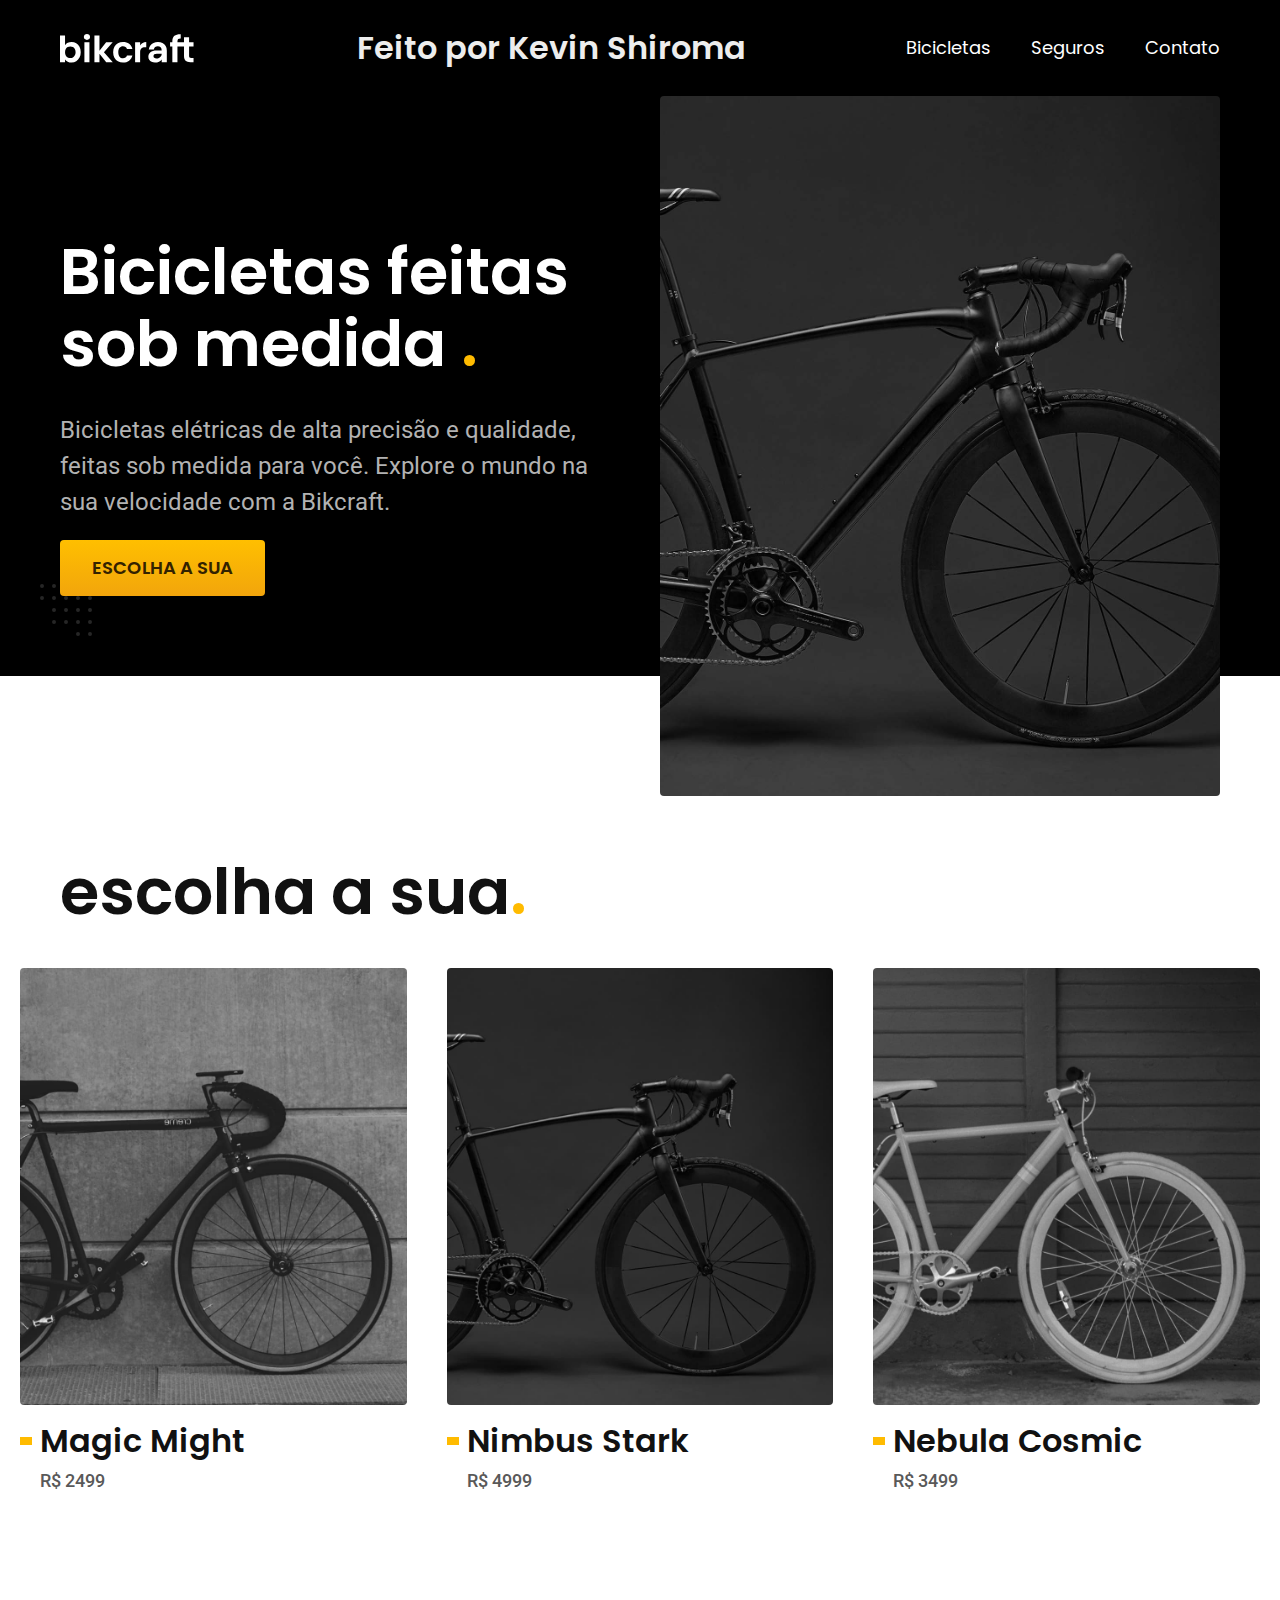
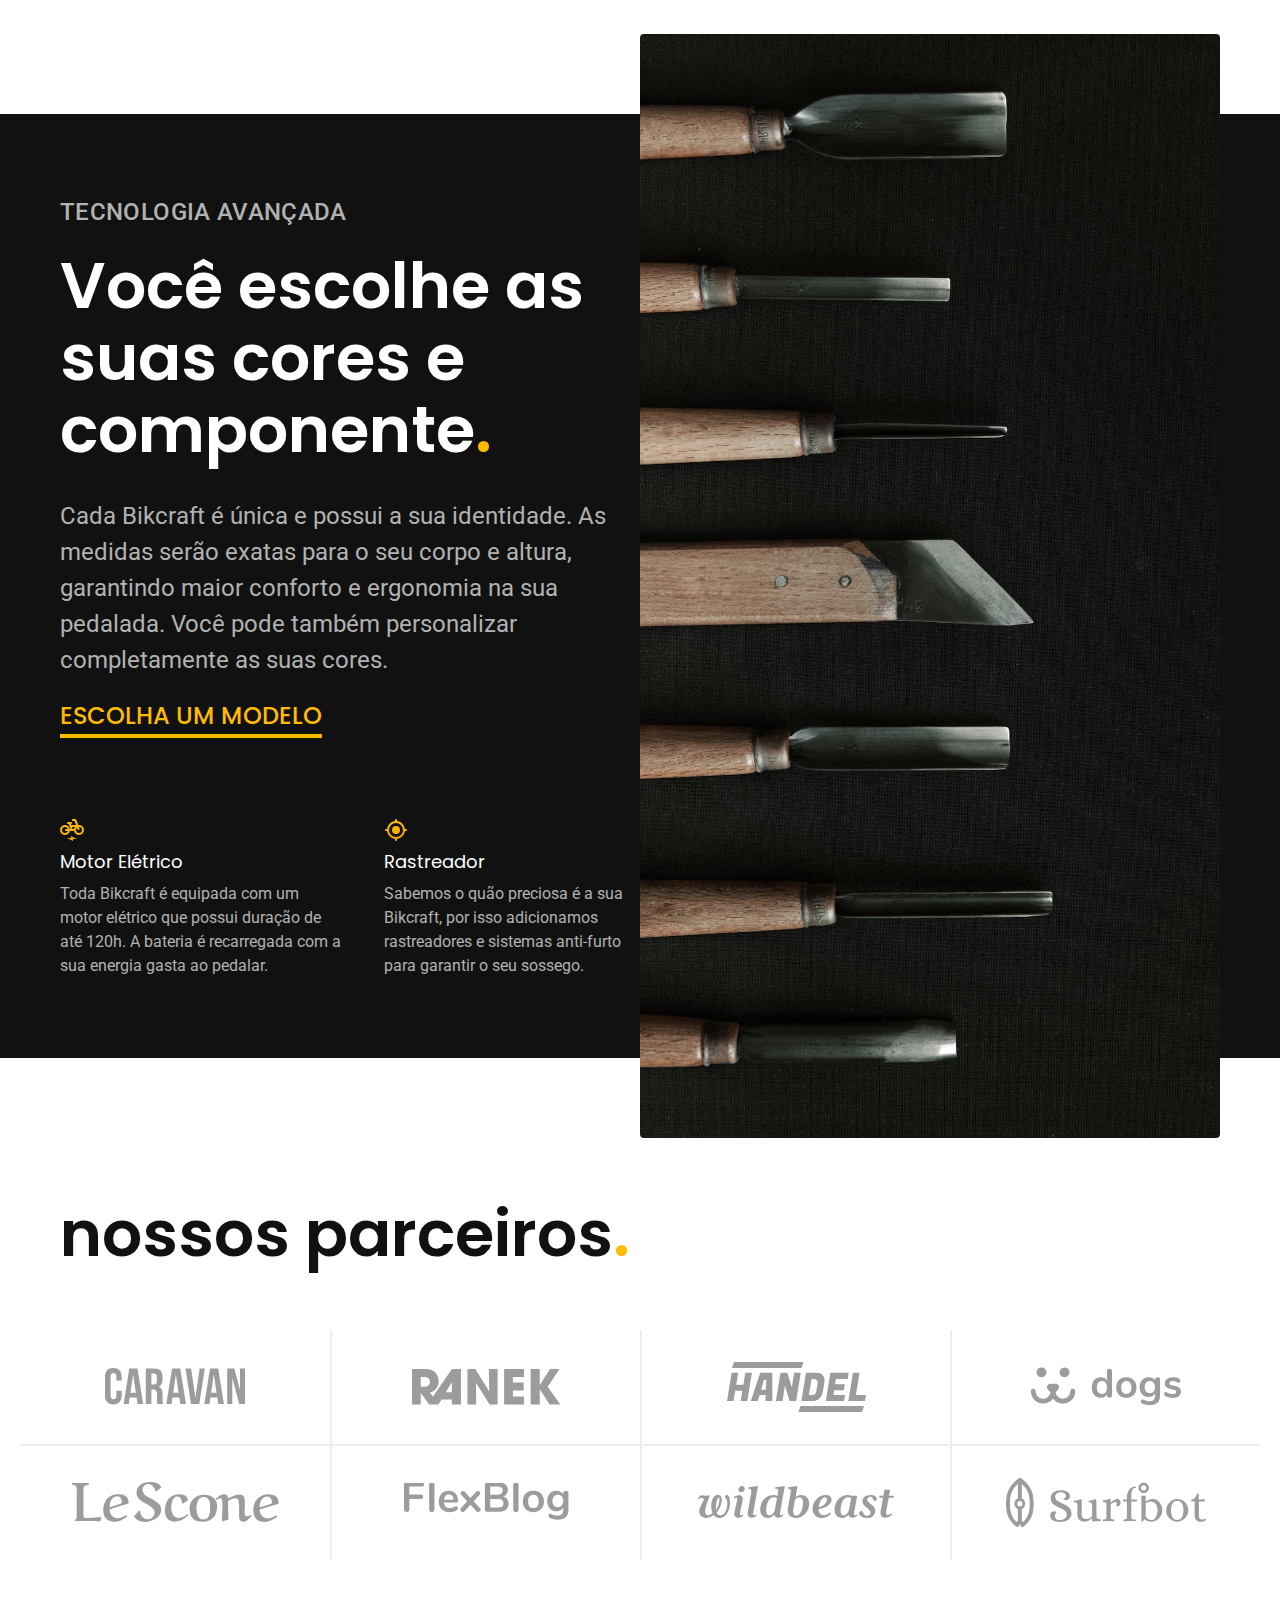
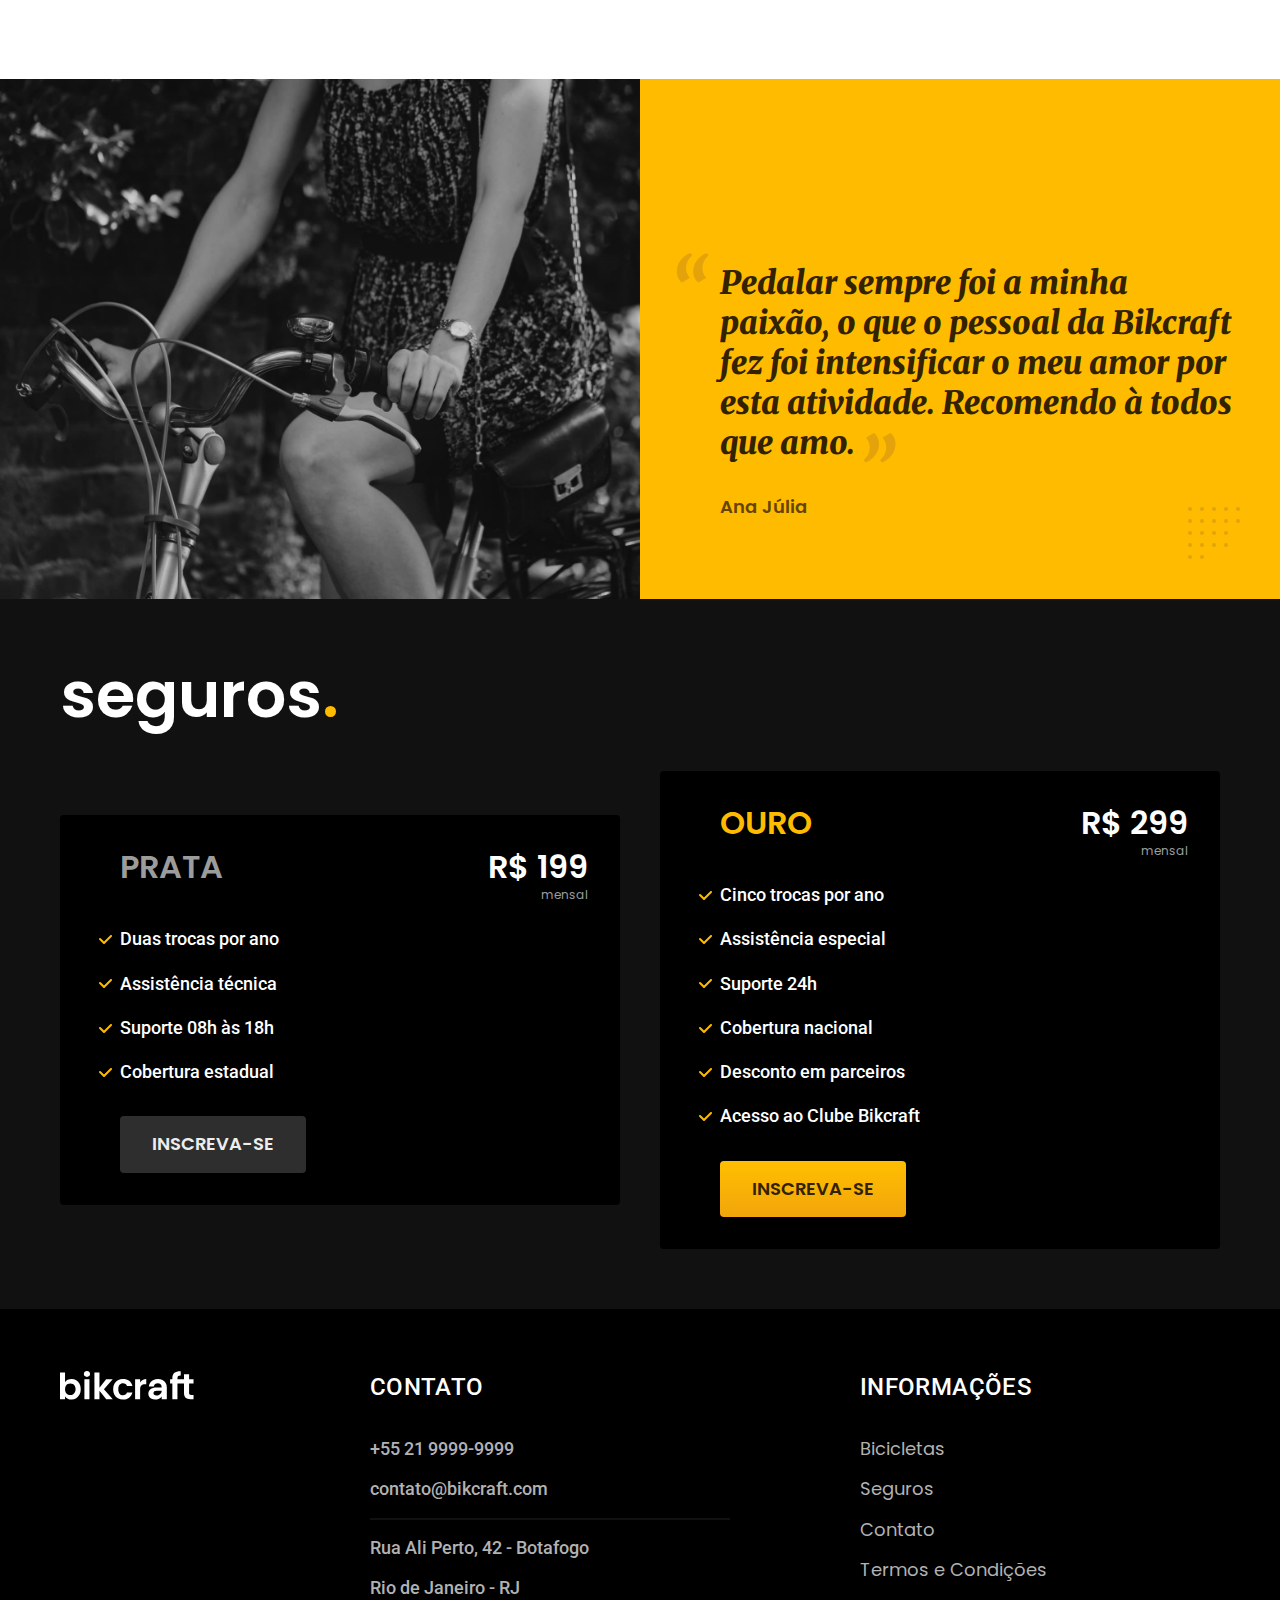
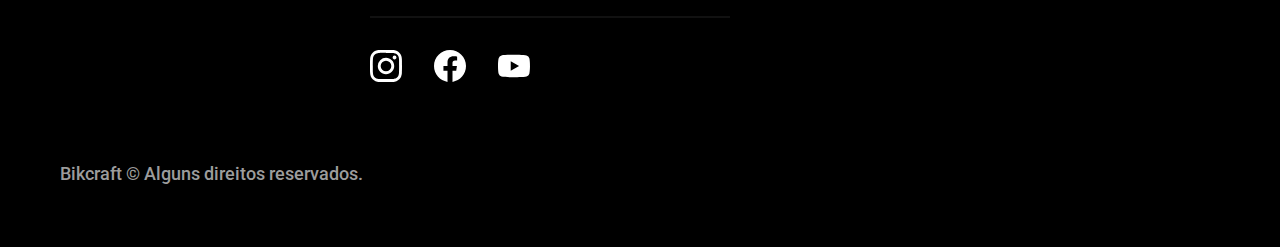
==== index.html @ bd50e08f "html e css finalizados" ====
<!DOCTYPE html>
<html lang="pt-br">

<head>
  <meta charset="UTF-8">
  <meta name="viewport" content="width=device-width, initial-scale=1.0">
  <meta name="description" content="Bicicletas elétricas de alta precisão e qualidade, feitas sob medida para você. Explore o mundo na sua velocidade com a Bikcraft.">
  <title>Bikcraft - Bicicletas Elétricas</title>


  <link rel="preload" href="./css/style.css" as="style">
  <link rel="stylesheet" href="./css/style.css">
  <link rel="preconnect" href="https://fonts.googleapis.com">
  <link rel="preconnect" href="https://fonts.gstatic.com" crossorigin>
  <link href="https://fonts.googleapis.com/css2?family=Merriweather:ital,wght@1,900&family=Poppins:wght@400;600&family=Roboto:wght@400;500&display=swap" rel="stylesheet">
</head>

<body>
  <header class="header-bg">
    <div class="header container">
      <a href="./">
        <img src="./img/bikcraft.svg" width="136" height="32" alt="bikcraft">
      </a>

      <span class="font-1-xl cor-2 kevin">Feito por Kevin Shiroma</span>

      <nav aria-label="primaria">
        <ul class="header-menu font-1-m cor-0">
          <li><a href="./bicicletas.html">Bicicletas</a></li>
          <li><a href="./seguros.html">Seguros</a></li>
          <li><a href="./contato.html">Contato</a></li>
        </ul> <!--header-men  u-->
      </nav>
    </div> <!--header-->
  </header> <!--header-bg-->

  <main class="introducao-bg">
    <div class="introducao container">
      <div class="introducao-conteudo">

        <h1 class="font-1-xxl cor-0">Bicicletas feitas sob medida <span class="cor-p1">.</span></h1>
        <p class="font-2-l cor-5">Bicicletas elétricas de alta precisão e qualidade, feitas sob medida para você. Explore o mundo na sua velocidade com a Bikcraft.</p>
        <a class="botao" href="./bicicletas.html">escolha a sua</a>
      </div> <!--introducao-conteudo-->
      <div class="introducao-imagem">
        <img src="./img/fotos/introducao.jpg" alt="Bicicleta elétrica preta.">
      </div> <!--introducao-imagem-->
    </div> <!--Introducao-->
  </main> <!--introducao-bg-->

  <article class="bicicletas-lista"> <!--nao precisa da home pra fazer sentido-->
    <h2 class="font-1-xxl container"> escolha a sua<span class="cor-p1">.</span> </h2>
    <ul>
      <li>
        <a href="./bicicletas/magic.html">
          <img src="./img/bicicletas/magic-home.jpg" alt="bicicleta preta">
          <h3 class="font-1-xl">Magic Might</h3>
          <span class="font-2-m cor-8">R$ 2499</span>
        </a>
      </li>

      <li>
        <a href="./bicicletas/nimbus.html">
          <img src="./img/bicicletas/nimbus-home.jpg" alt="bicicleta preta">
          <h3 class="font-1-xl">Nimbus Stark</h3>
          <span class="font-2-m cor-8">R$ 4999</span>
        </a>
      </li>

      <li>
        <a href="./bicicletas/nebula.html">
          <img src="./img/bicicletas/nebula-home.jpg" alt="bicicleta preta">
          <h3 class="font-1-xl">Nebula Cosmic</h3>
          <span class="font-2-m cor-8">R$ 3499</span>
        </a>
      </li>
    </ul>

  </article> <!--Listas de bicicletas-->

  <article class="tecnologia-bg">
    <div class="tecnologia container">
      <div class="tecnologia-conteudo">
        <span class="font-2-l-b cor-5">Tecnologia Avançada</span>
        <h2 class="font-1-xxl cor-0">Você escolhe as suas cores e componente<span class="cor-p1">.</span></h2>
        <p class="font-2-l cor-5">Cada Bikcraft é única e possui a sua identidade. As medidas serão exatas para o seu corpo e altura, garantindo maior conforto e ergonomia na sua pedalada. Você pode também personalizar completamente as suas cores. </p>
        <a class="link" href="./bicicletas.html">Escolha um modelo</a>

        <div class="tecnologia-vantagens">
          <div>
            <img src="./img/icones/eletrica.svg" alt="">
            <h3 class="font-1-m cor-0">Motor Elétrico</h3>
            <p class="font-2-s cor-5">Toda Bikcraft é equipada com um motor elétrico que possui duração de até 120h. A bateria é recarregada com a sua energia gasta ao pedalar. </p>
          </div>

          <div>
            <img src="./img/icones/rastreador.svg" alt="">
            <h3 class="font-1-m cor-0">Rastreador</h3>
            <p class="font-2-s cor-5">Sabemos o quão preciosa é a sua Bikcraft, por isso adicionamos rastreadores e sistemas anti-furto para garantir o seu sossego. </p>
          </div>
        </div> <!--tecnologia-vantagens-->

      </div> <!--tecnologia-conteudo-->

      <div class="tecnologia-imagem">
        <img src="./img/fotos/tecnologia.jpg" alt="">
      </div> <!--tecnologia-imagem-->


    </div> <!--tecnologia-bg-->

  </article> <!--tecnologias-->

  <!-- como é section, precisa de aria label -->
  <section class="parceiros" aria-label="Nossos parceiros">
    <h2 class="font-1-xxl container"> nossos parceiros<span class="cor-p1">.</span> </h2>
    <ul>
      <li><img src="./img/parceiros/caravan.svg" alt="caravan"></li>
      <li><img src="./img/parceiros/ranek.svg" alt="ranek.svg"></li>
      <li><img src="./img/parceiros/handel.svg" alt="handel.svg"></li>
      <li><img src="./img/parceiros/dogs.svg" alt="dogs.svg"></li>
      <li><img src="./img/parceiros/lescone.svg" alt="lescone.svg"></li>
      <li><img src="./img/parceiros/flexblog.svg" alt="flexblog.svg"></li>
      <li><img src="./img/parceiros/wildbeast.svg" alt="wildbeast.svg"></li>
      <li><img src="./img/parceiros/surfbot.svg" alt="surfbot.svg"></li>

    </ul>
  </section> <!--Listas de bicicletas-->

  <section class="depoimento">
    <div>
      <img src="./img/fotos/depoimento.jpg" alt="Pessoa pedalando uma bicicleta bikcraft">
    </div>
    <div class="depoimento-conteudo">
      <blockquote class="font-1-xl cor-p5">
        <p>Pedalar sempre foi a minha paixão, o que o pessoal da Bikcraft fez foi intensificar o meu amor por esta atividade. Recomendo à todos que amo.</p>
      </blockquote>
      <span class="font-1-m-b cor-p4">Ana Júlia</span>
    </div>
  </section> <!--Depoimento-->

  <article class="seguros-bg">
    <div class="seguros container">
      <h2 class="font-1-xxl cor-0"> seguros<span class="cor-p1">.</span> </h2>
      <div class="seguros-item">
        <h3 class="font-1-xl cor-6">PRATA</h3>
        <span class="font-1-xl cor-0">R$ 199 <span class="font-1-xs cor-6">mensal</span></span>
        <ul class="font-2-m cor-0">
          <li>Duas trocas por ano</li>
          <li>Assistência técnica</li>
          <li>Suporte 08h às 18h</li>
          <li>Cobertura estadual</li>
        </ul>
        <a class="botao secundario" href="./orcamento.html">Inscreva-se</a>
      </div> <!--seguros-item-->

      <div class="seguros-item">
        <h3 class="font-1-xl cor-p1">OURO</h3>
        <span class="font-1-xl cor-0">R$ 299 <span class="font-1-xs cor-6">mensal</span></span>
        <ul class="font-2-m cor-0">
          <li>Cinco trocas por ano</li>
          <li>Assistência especial</li>
          <li>Suporte 24h</li>
          <li>Cobertura nacional</li>
          <li>Desconto em parceiros</li>
          <li>Acesso ao Clube Bikcraft</li>
        </ul>
        <a class="botao" href="./orcamento.html">Inscreva-se</a>
      </div> <!--seguros-item-->
    </div> <!--seguros-container-->
  </article> <!--seguros-bg-->

  <footer class="footer-bg">
    <div class="footer container">
      <img src="./img/bikcraft.svg" alt="">
      <div class="footer-contato">
        <h3 class="font-2-l-b cor-0">Contato</h3>
        <ul class="font-2-m cor-5">
          <li><a href="tel:+552199999999">+55 21 9999-9999</a></li>
          <li><a href="mailto:contato@bikcraft.com">contato@bikcraft.com</a></li>
          <li>Rua Ali Perto, 42 - Botafogo</li>
          <li>Rio de Janeiro - RJ</li>
        </ul>
        <div class="footer-redes">
          <a href="./">
            <img src="./img/redes/instagram.svg" alt="Instagram">
          </a>
          <a href="./">
            <img src="./img/redes/facebook.svg" alt="facebook.svg">
          </a>
          <a href="./">
            <img src="./img/redes/youtube.svg" alt="youtube.svg">
          </a>
        </div> <!--footer-redes-->
      </div><!--footer-contato-->
      <div class="footer-informacoes">
        <h3 class="font-2-l-b cor-0">Informações</h3>
        <nav>
          <ul class="font-1-m cor-5">
            <li><a href="./bicicletas.html">Bicicletas</a></li>
            <li><a href="./seguros.html">Seguros</a></li>
            <li><a href="./contato.html">Contato</a></li>
            <li><a href="./termos.html">Termos e Condições</a></li>
          </ul>
        </nav>
      </div> <!--footer-informacoes-->
      <p class="footer-copy font-2-m cor-6">Bikcraft © Alguns direitos reservados.</p>
    </div> <!--footer container-->
  </footer>
</body>

</html>
---- css/style.css ----
@import "./global/global.css";
@import "./utilidades/tipografia.css";
@import "./utilidades/cores.css";

@import "./global/header.css";
@import "./global/footer.css";

/* Utilidades */
@import "./utilidades/componentes.css";
@import "./utilidades/formulario.css";

/* Home */
@import "./home/introducao.css";
@import "./home/tecnologia.css";
@import "./home/parceiros.css";
@import "./home/depoimento.css";

/* bicicletas */
@import "./bicicletas/bicicletas-lista.css";
@import "./bicicletas/bicicletas.css";

/* bicicleta */
@import "./bicicleta/bicicleta.css";
@import "./bicicleta/seguro.css";

/* seguros */
@import "./seguros/seguros.css";
@import "./seguros/vantagens.css";
@import "./seguros/perguntas.css";

/* orçamento */
@import "./orcamento/orcamento.css";

/* contato */
@import "./contato/contato.css";
@import "./contato/lojas.css";

/* termos */
@import "./termos/termos.css";
---- css/style.css ----
@import "./global/global.css";
@import "./utilidades/tipografia.css";
@import "./utilidades/cores.css";

@import "./global/header.css";
@import "./global/footer.css";

/* Utilidades */
@import "./utilidades/componentes.css";
@import "./utilidades/formulario.css";

/* Home */
@import "./home/introducao.css";
@import "./home/tecnologia.css";
@import "./home/parceiros.css";
@import "./home/depoimento.css";

/* bicicletas */
@import "./bicicletas/bicicletas-lista.css";
@import "./bicicletas/bicicletas.css";

/* bicicleta */
@import "./bicicleta/bicicleta.css";
@import "./bicicleta/seguro.css";

/* seguros */
@import "./seguros/seguros.css";
@import "./seguros/vantagens.css";
@import "./seguros/perguntas.css";

/* orçamento */
@import "./orcamento/orcamento.css";

/* contato */
@import "./contato/contato.css";
@import "./contato/lojas.css";

/* termos */
@import "./termos/termos.css";
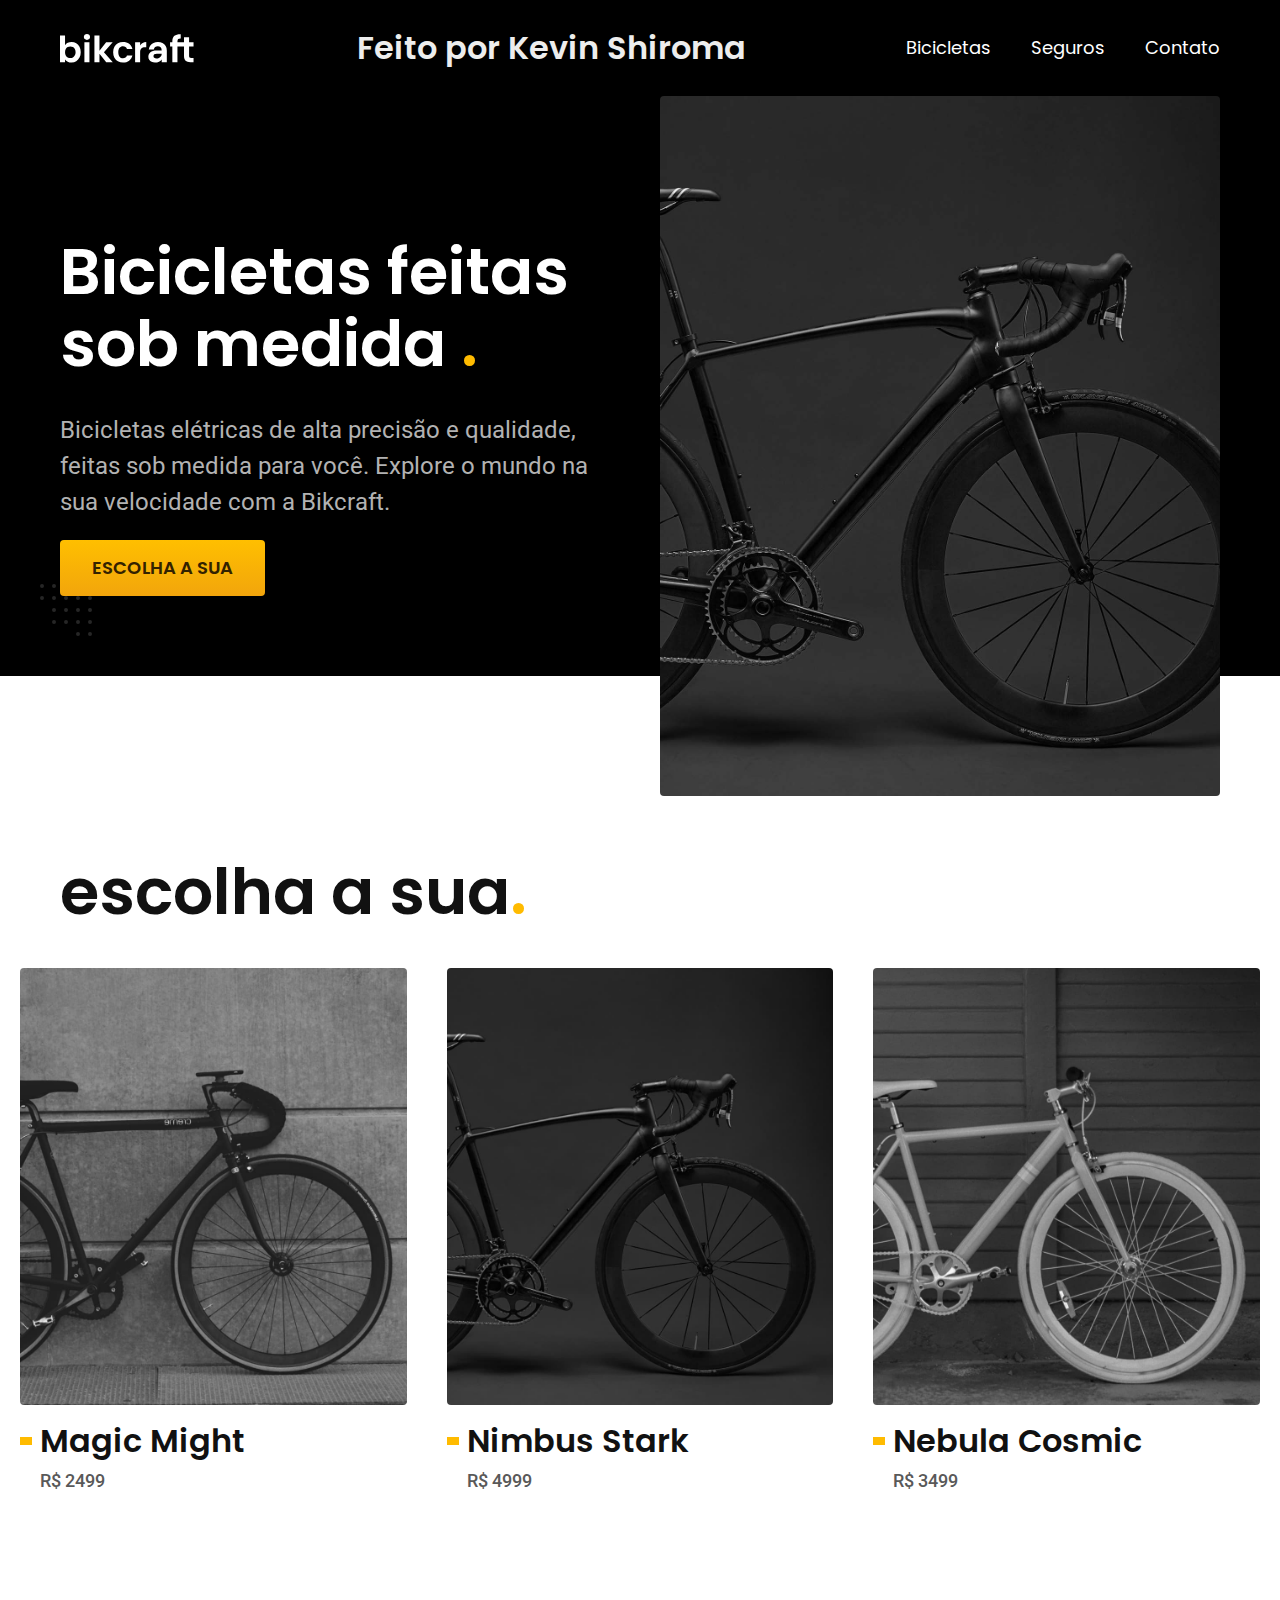
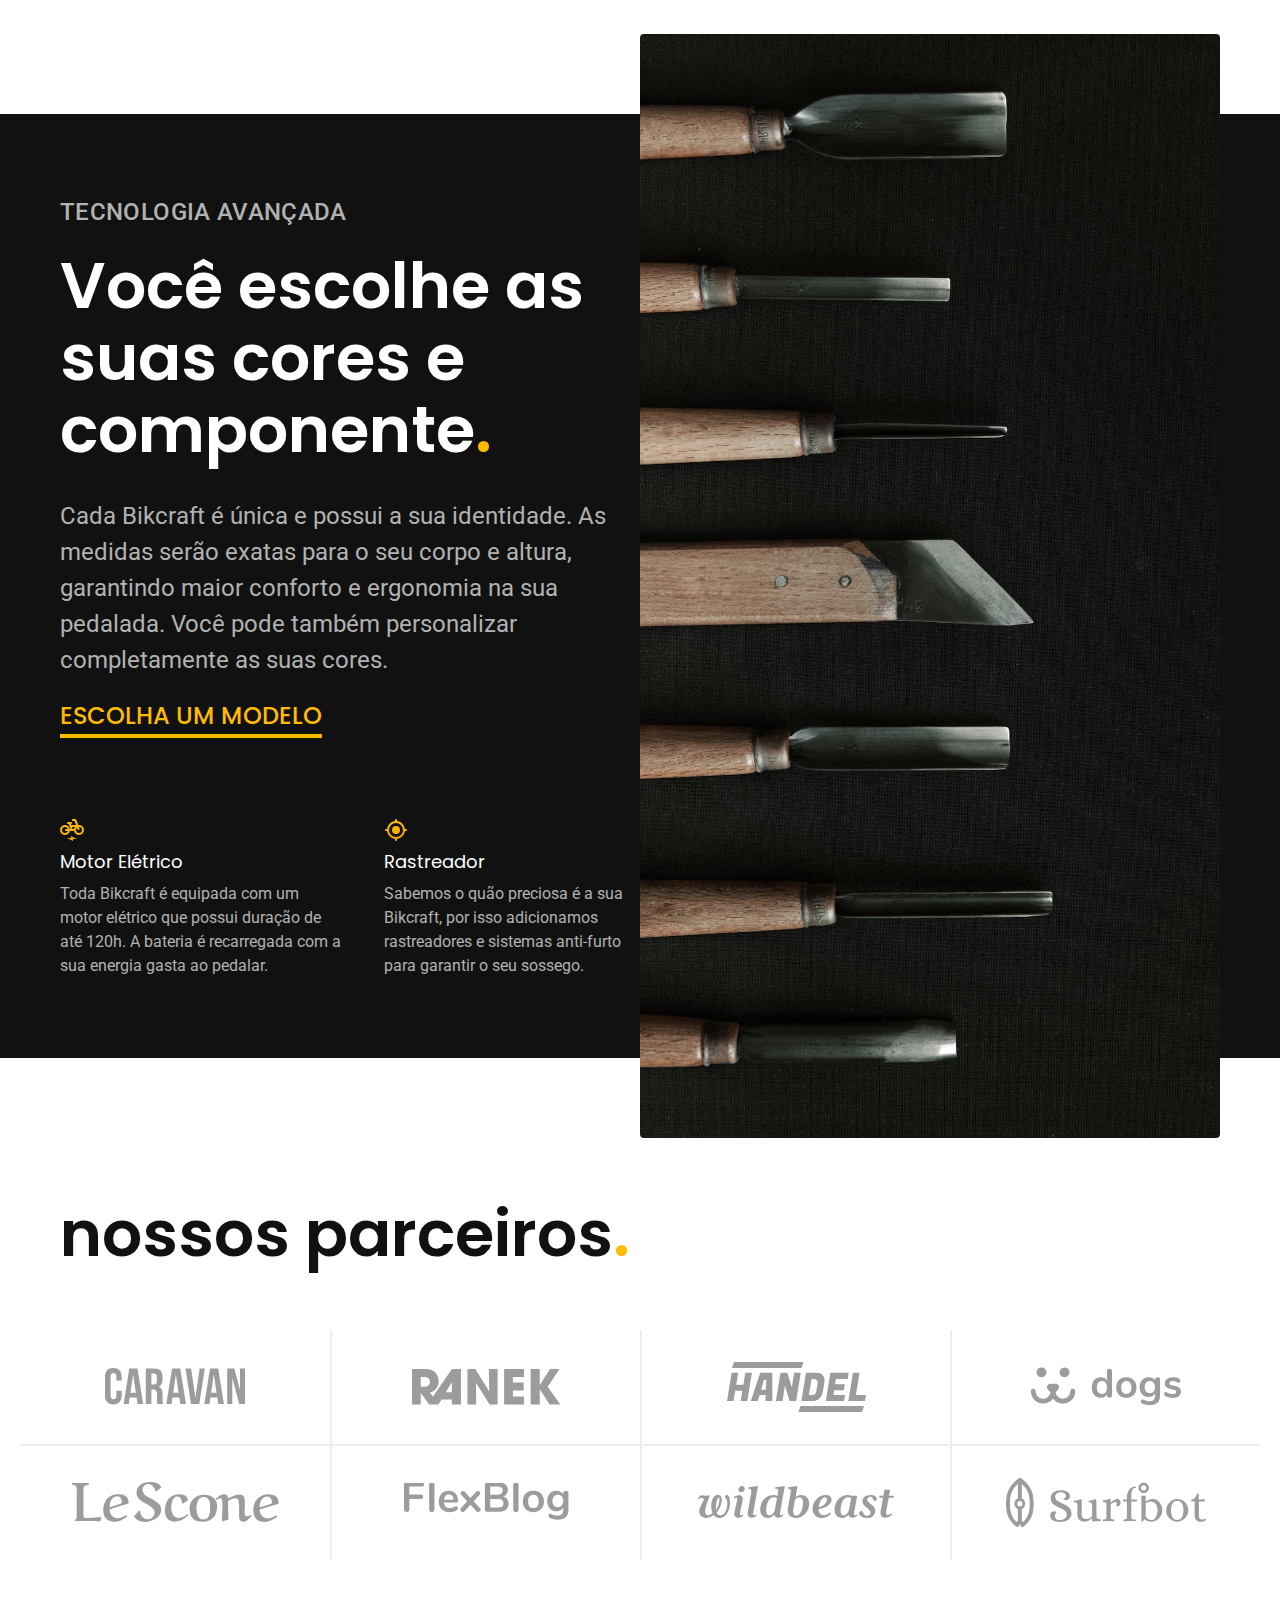
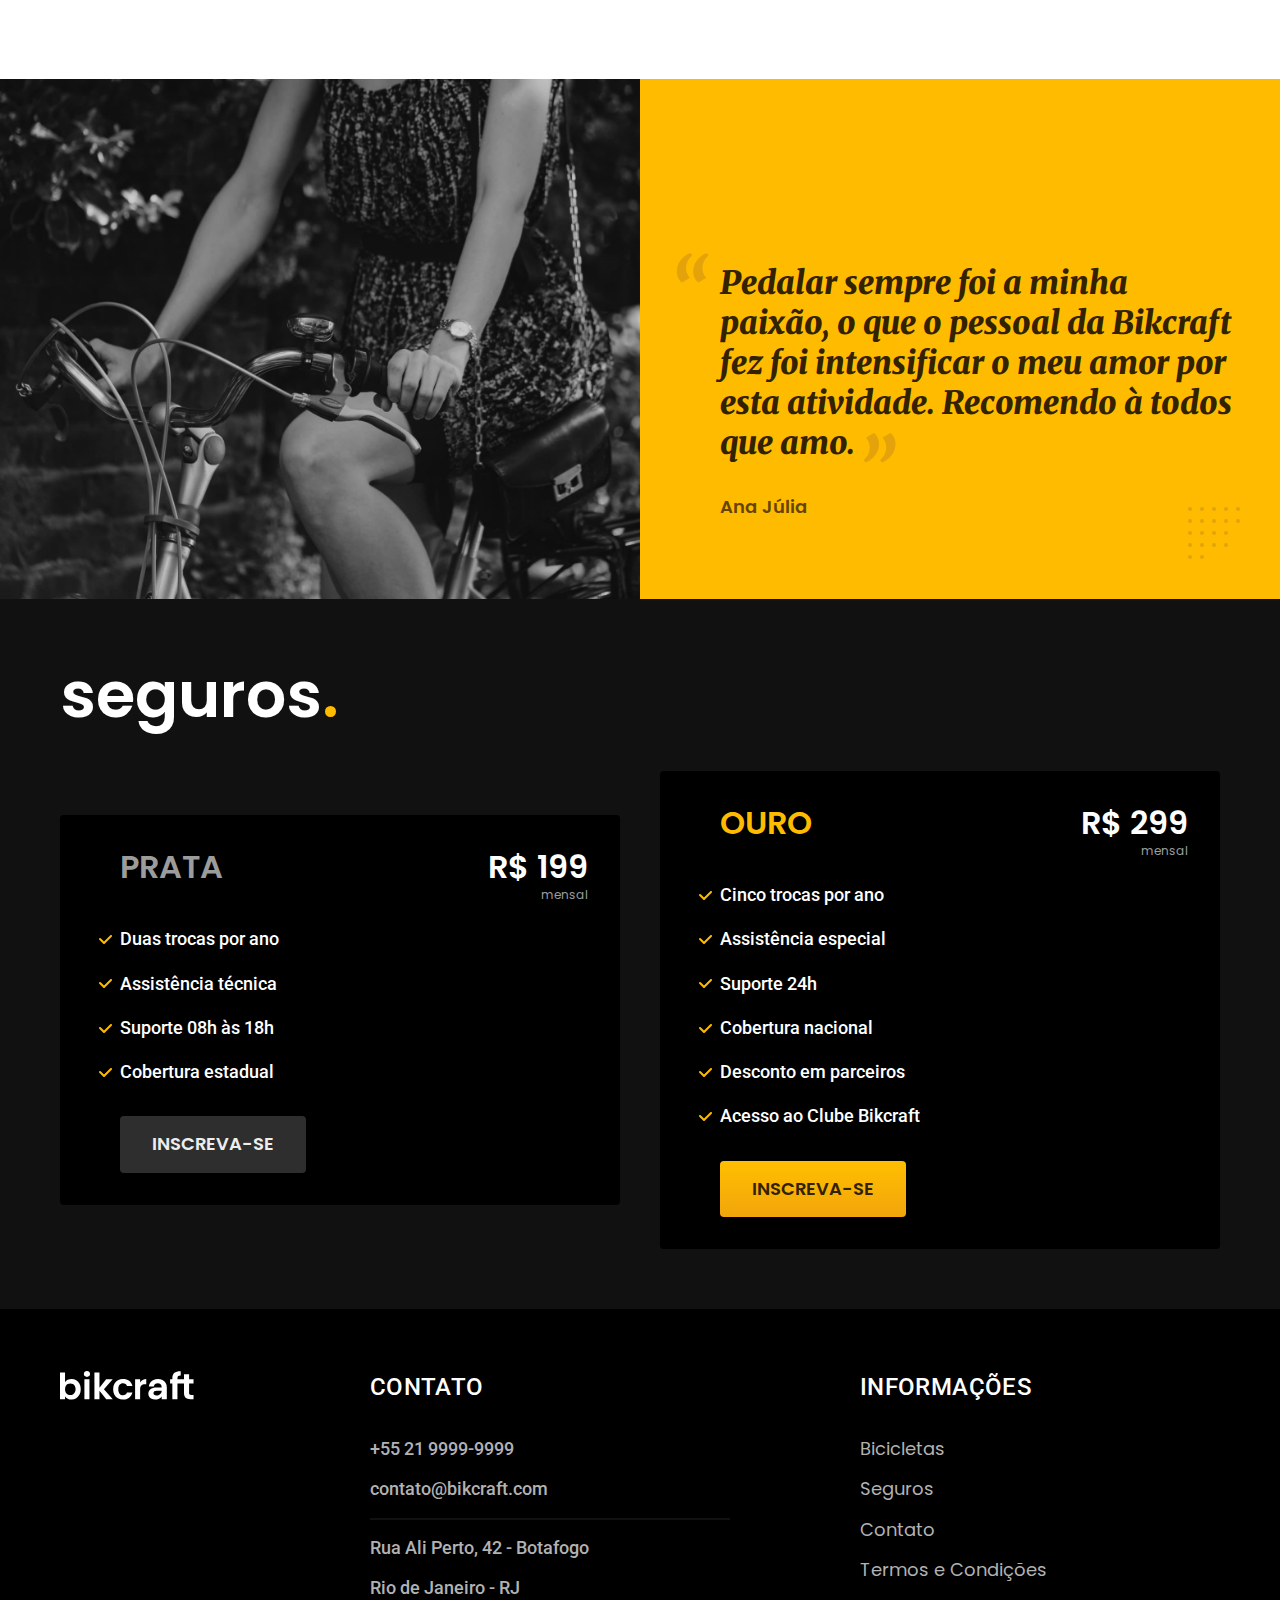
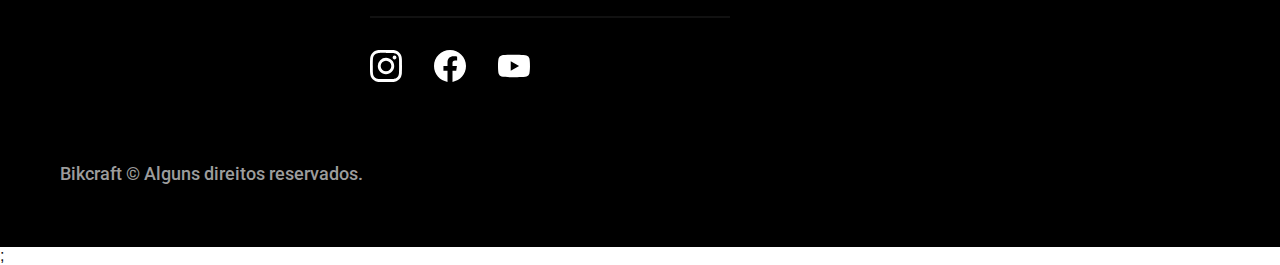
==== commit 96490058: "animacoes" ====
--- a/index.html
+++ b/index.html
@@ -13,6 +13,7 @@
   <link rel="preconnect" href="https://fonts.googleapis.com">
   <link rel="preconnect" href="https://fonts.gstatic.com" crossorigin>
   <link href="https://fonts.googleapis.com/css2?family=Merriweather:ital,wght@1,900&family=Poppins:wght@400;600&family=Roboto:wght@400;500&display=swap" rel="stylesheet">
+  <script>document.documentElement.classList.add('js');</script>
 </head>
 
 <body>
@@ -22,15 +23,15 @@
         <img src="./img/bikcraft.svg" width="136" height="32" alt="bikcraft">
       </a>
 
-      <span class="font-1-xl cor-2 kevin">Feito por Kevin Shiroma</span>
-
-      <nav aria-label="primaria">
+      <span class="font-1-xl cor-2 kevin fadeInDown" data-anime="400"">Feito por Kevin Shiroma</span>
+
+      <nav aria-label=" primaria">
         <ul class="header-menu font-1-m cor-0">
           <li><a href="./bicicletas.html">Bicicletas</a></li>
           <li><a href="./seguros.html">Seguros</a></li>
           <li><a href="./contato.html">Contato</a></li>
         </ul> <!--header-men  u-->
-      </nav>
+        </nav>
     </div> <!--header-->
   </header> <!--header-bg-->
 
@@ -38,11 +39,11 @@
     <div class="introducao container">
       <div class="introducao-conteudo">
 
-        <h1 class="font-1-xxl cor-0">Bicicletas feitas sob medida <span class="cor-p1">.</span></h1>
-        <p class="font-2-l cor-5">Bicicletas elétricas de alta precisão e qualidade, feitas sob medida para você. Explore o mundo na sua velocidade com a Bikcraft.</p>
-        <a class="botao" href="./bicicletas.html">escolha a sua</a>
+        <h1 class="font-1-xxl cor-0" data-anime="200">Bicicletas feitas sob medida <span class="cor-p1">.</span></h1>
+        <p class="font-2-l cor-5" data-anime="400">Bicicletas elétricas de alta precisão e qualidade, feitas sob medida para você. Explore o mundo na sua velocidade com a Bikcraft.</p>
+        <a class="botao" data-anime="600" href="./bicicletas.html">escolha a sua</a>
       </div> <!--introducao-conteudo-->
-      <div class="introducao-imagem">
+      <div class="introducao-imagem" data-anime="800">
         <img src="./img/fotos/introducao.jpg" alt="Bicicleta elétrica preta.">
       </div> <!--introducao-imagem-->
     </div> <!--Introducao-->
@@ -207,6 +208,9 @@
       <p class="footer-copy font-2-m cor-6">Bikcraft © Alguns direitos reservados.</p>
     </div> <!--footer container-->
   </footer>
+
+  <script src="./js/plugins/simple-anime.js"></script>;
+  <script src="./js/script.js"></script>
 </body>
 
 </html>--- a/css/style.css
+++ b/css/style.css
@@ -1,6 +1,7 @@
 @import "./global/global.css";
 @import "./utilidades/tipografia.css";
 @import "./utilidades/cores.css";
+@import "./utilidades/animacao.css";
 
 @import "./global/header.css";
 @import "./global/footer.css";
--- a/css/style.css
+++ b/css/style.css
@@ -1,6 +1,7 @@
 @import "./global/global.css";
 @import "./utilidades/tipografia.css";
 @import "./utilidades/cores.css";
+@import "./utilidades/animacao.css";
 
 @import "./global/header.css";
 @import "./global/footer.css";
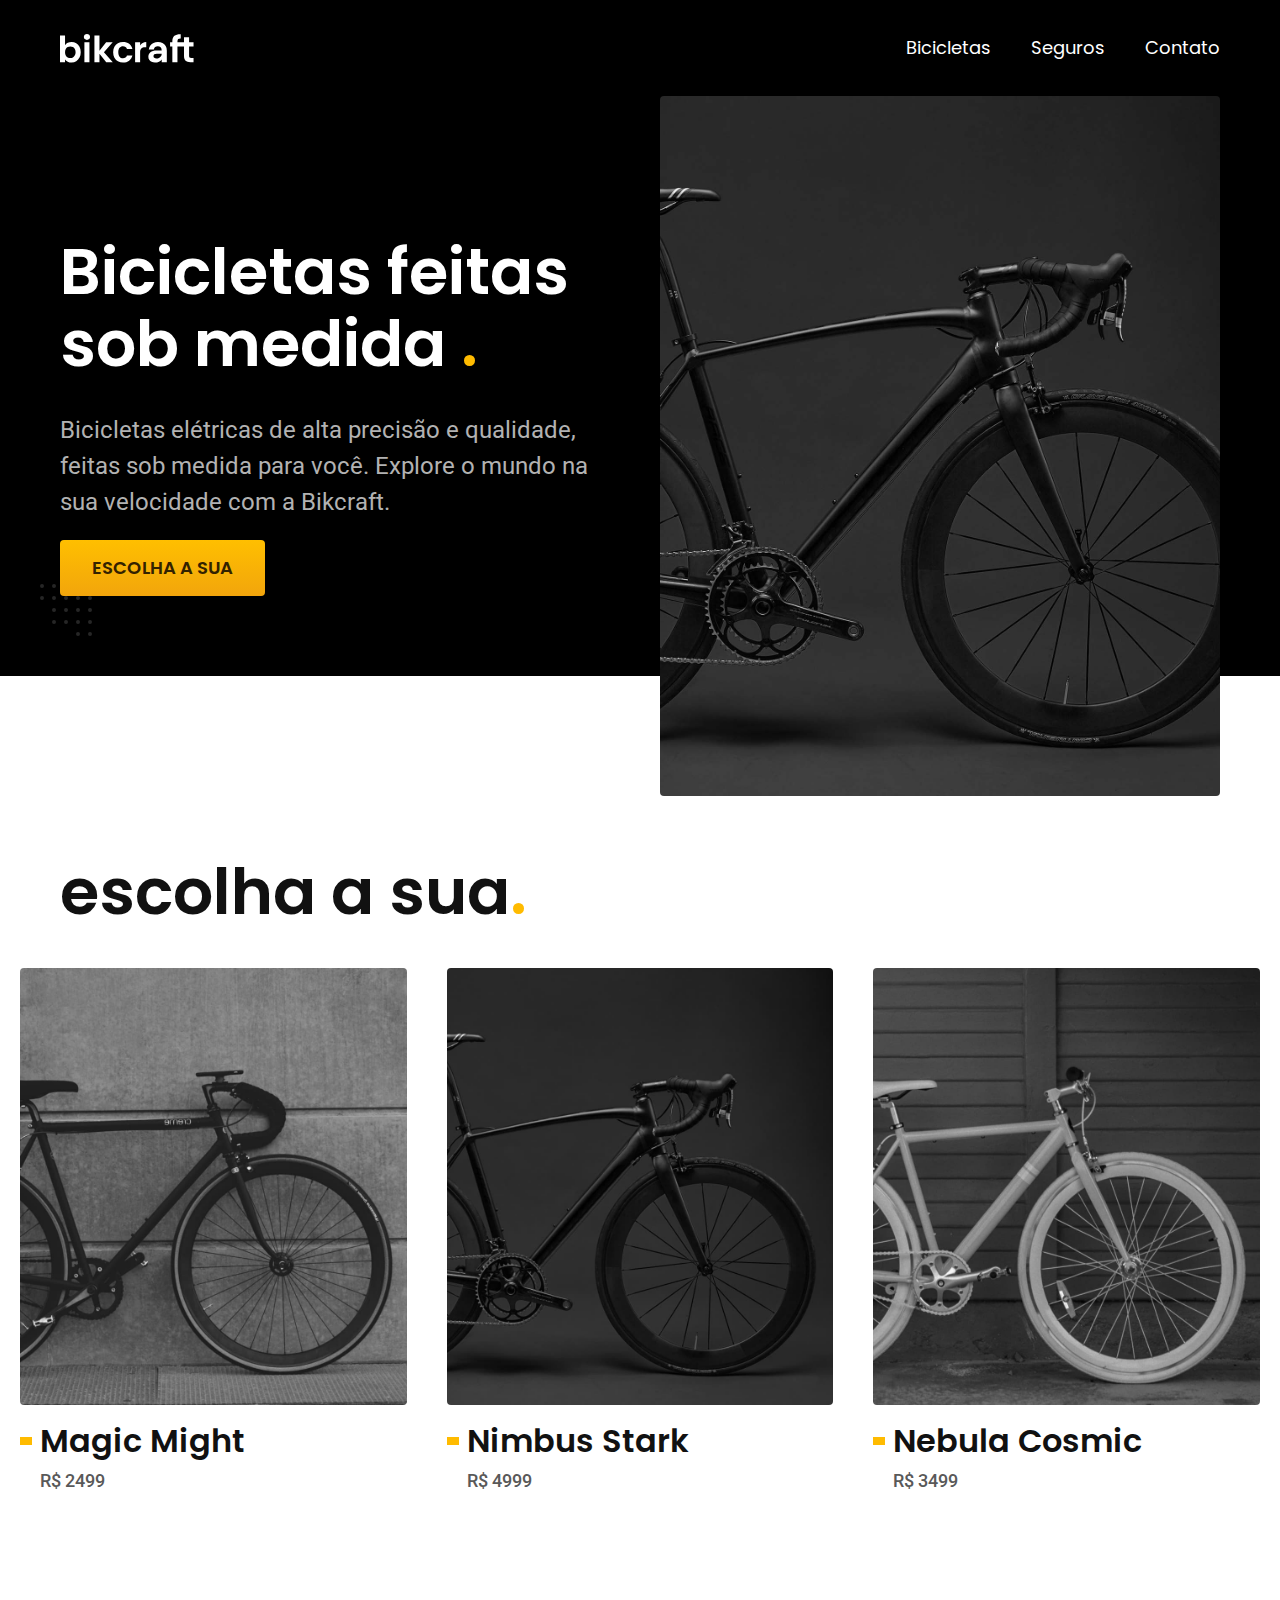
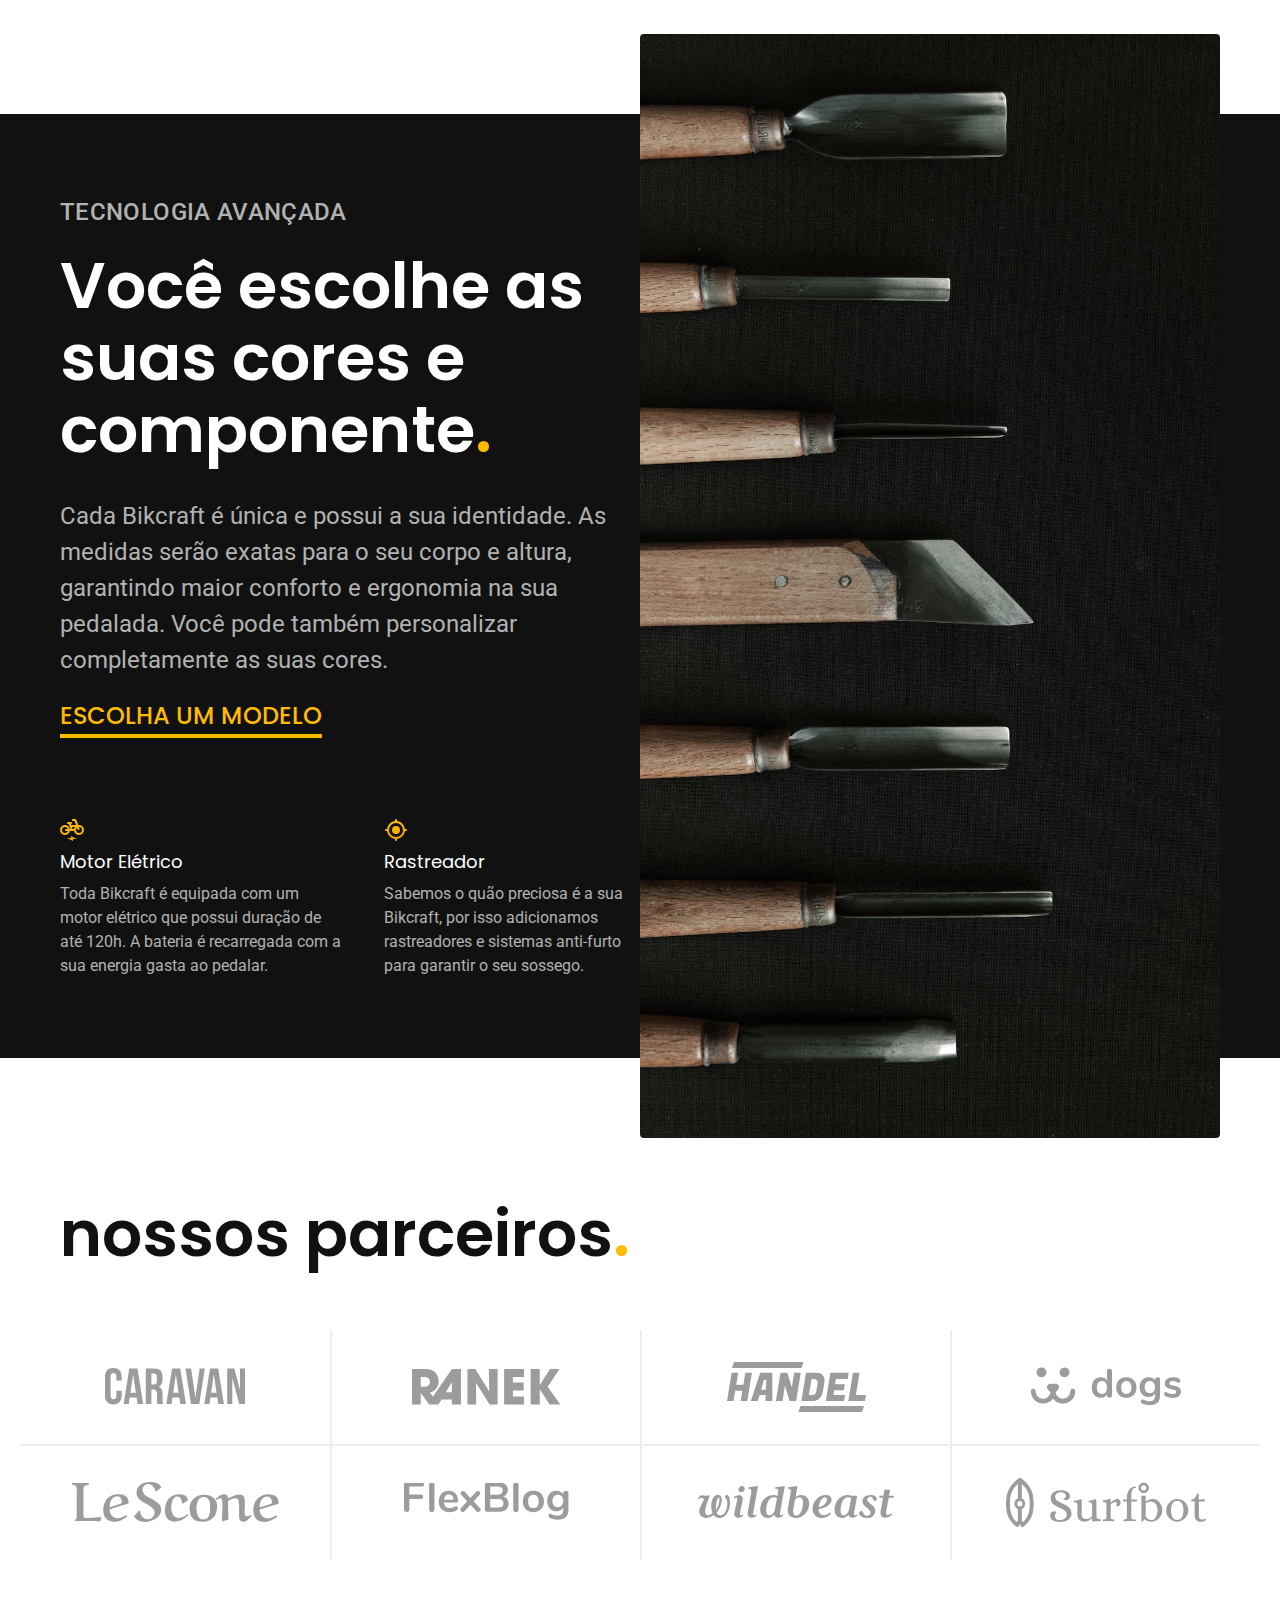
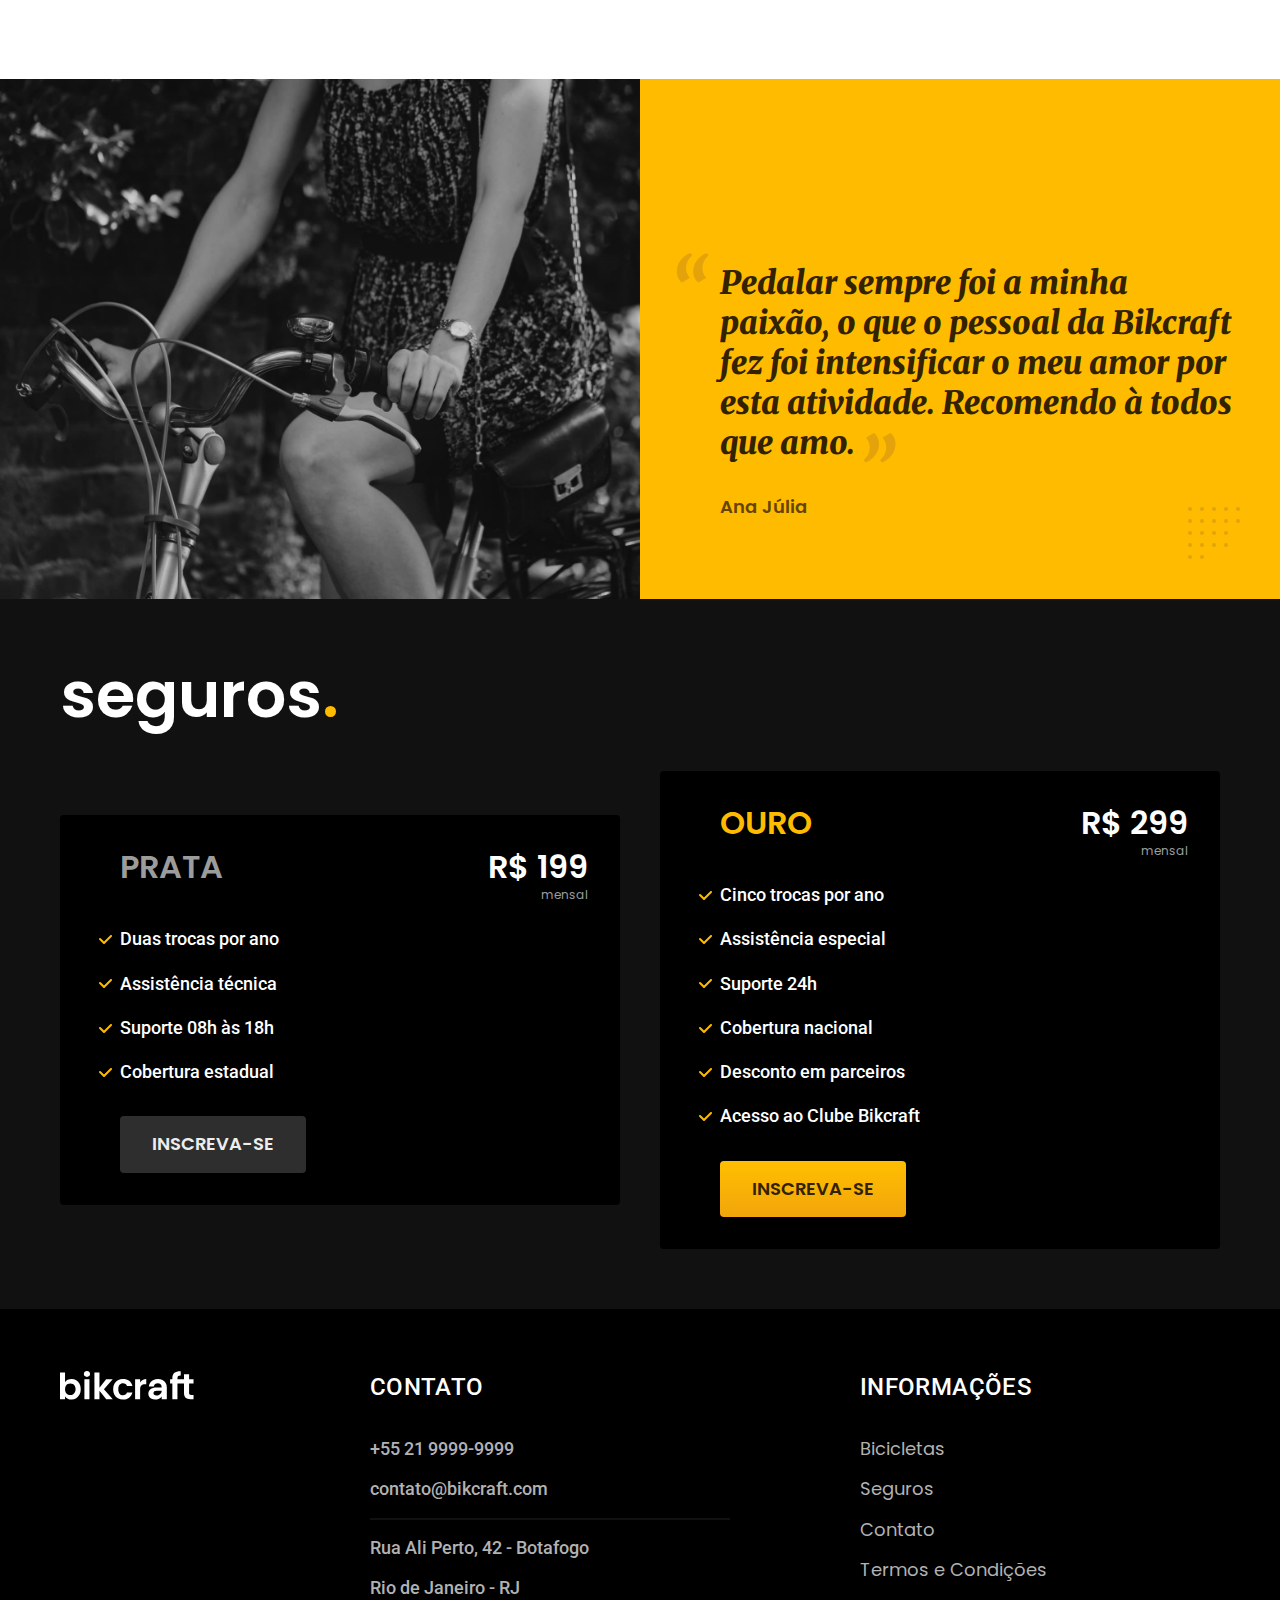
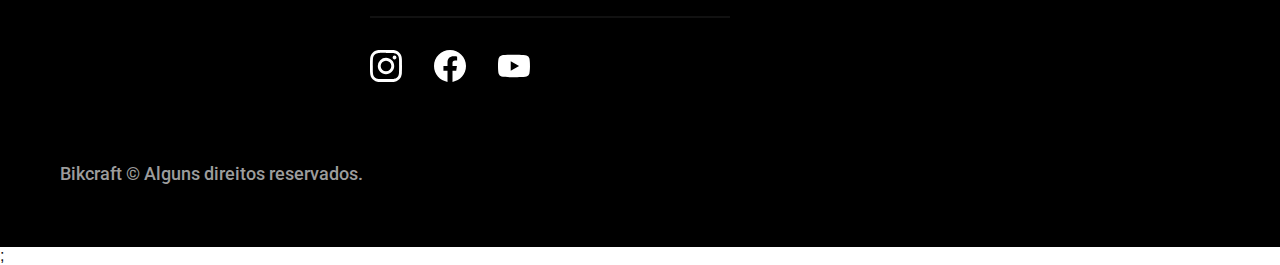
==== commit c8af5686: "Update index.html" ====
--- a/index.html
+++ b/index.html
@@ -8,8 +8,9 @@
   <title>Bikcraft - Bicicletas Elétricas</title>
 
 
-  <link rel="preload" href="./css/style.css" as="style">
-  <link rel="stylesheet" href="./css/style.css">
+  <link rel="icon" href="./favicon.svg" type="image/svg+xml">
+  <link rel="preload" href="./css/style.min.css" as="style">
+  <link rel="stylesheet" href="./css/style.min.css">
   <link rel="preconnect" href="https://fonts.googleapis.com">
   <link rel="preconnect" href="https://fonts.gstatic.com" crossorigin>
   <link href="https://fonts.googleapis.com/css2?family=Merriweather:ital,wght@1,900&family=Poppins:wght@400;600&family=Roboto:wght@400;500&display=swap" rel="stylesheet">
@@ -23,7 +24,7 @@
         <img src="./img/bikcraft.svg" width="136" height="32" alt="bikcraft">
       </a>
 
-      <span class="font-1-xl cor-2 kevin fadeInDown" data-anime="400"">Feito por Kevin Shiroma</span>
+    
 
       <nav aria-label=" primaria">
         <ul class="header-menu font-1-m cor-0">
@@ -213,4 +214,4 @@
   <script src="./js/script.js"></script>
 </body>
 
-</html>+</html>
--- a/css/style.min.css
+++ b/css/style.min.css
@@ -0,0 +1 @@
+body{margin:0;font-family:Arial,Helvetica,sans-serif;color:#111}blockquote,dd,h1,h2,h3,h4,p,ul{margin:0}ul{margin:0;padding:0;list-style:none}a{text-decoration:none;color:inherit}img{max-width:100%;display:block}img[src$=".jpg"]{border-radius:4px}.font-1-xs{font:400 0.75rem/1.35 poppins,sans-serif}.font-2-xs{font:400 0.875rem/1.43 Roboto,sans-serif}.font-1-s{font:400 1rem/1.5 Poppins,sans-serif}.font-2-s{font:400 1rem/1.5 Roboto,sans-serif}.font-1-m,.font-1-m-b{font:400 1.125rem/1.35 Poppins,sans-serif}.font-1-m-b{font-weight:600}.font-2-m{font:500 1.125rem/1.35 Roboto,sans-serif}.font-1-l{font:400 1.5rem/1.5 Poppins,sans-serif}.font-1-l-b{font:600 1.5rem/1.5 Poppins,sans-serif}.font-2-l,.font-2-l-b{font:400 1.5rem/1.5 Roboto,sans-serif}.font-2-l-b{font-weight:500;letter-spacing:.015em;text-transform:uppercase}.font-1-xl{font:600 2rem/1.25 Poppins,sans-serif}.font-2-xl{font:500 2rem/1.25 Roboto,sans-serif}.font-1-xxl{font:600 4rem/1.125 Poppins,sans-serif}@media (max-width:1200px){.font-1-xxl{font-size:3rem}.font-2-l,.font-2-l-b{font-size:1.125rem}}@media (max-width:800px){.font-1-xxl{font-size:2rem}.font-1-xl,.font-2-xl{font-size:1.5rem}}:root{--cor-0:#ffffff;--cor-1:#f7f7f7;--cor-2:#ededed;--cor-3:#dedede;--cor-4:#cccccc;--cor-5:#b2b2b2;--cor-6:#9c9c9c;--cor-7:#717171;--cor-8:#595959;--cor-9:#404040;--cor-10:#2e2e2e;--cor-11:#111111;--cor-12:#000000;--cor-p1:#ffbb00;--cor-p2:#e4a30b;--cor-p3:#a66f00;--cor-p4:#664400;--cor-p5:#332200}.cor-0{color:var(--cor-0)}.cor-1{color:var(--cor-1)}.cor-2{color:var(--cor-2)}.cor-3{color:var(--cor-3)}.cor-4{color:var(--cor-4)}.cor-5{color:var(--cor-5)}.cor-6{color:var(--cor-6)}.cor-7{color:var(--cor-7)}.cor-8{color:var(--cor-8)}.cor-9{color:var(--cor-9)}.cor-10{color:var(--cor-10)}.cor-11{color:var(--cor-11)}.cor-12{color:var(--cor-12)}.cor-p1{color:var(--cor-p1)}.cor-p2{color:var(--cor-p2)}.cor-p3{color:var(--cor-p3)}.cor-p4{color:var(--cor-p4)}.cor-p5{color:var(--cor-p5)}.js .fadeInDown{transform:translate3d(0,-20px,0)}.js .fadeInUp{transform:translate3d(0,20px,0)}.js .fadeInRight{transform:translate3d(20px,0,0)}.js .fadeInLeft{transform:translate3d(-20px,0,0)}.js [data-anime]{opacity:0}.js .anime{opacity:1;transform:none;transition:transform .8s,opacity .8s}.header-bg{background-color:var(--cor-12)}.header{display:flex;flex-wrap:wrap;gap:20px;justify-content:space-between;align-items:center;padding-top:20px;padding-bottom:20px}.header-menu{display:flex;flex-wrap:wrap;gap:40px}.header-menu a{padding:16px 0;display:inline-block;position:relative}.header-menu a::after{content:"";display:block;height:2px;width:0;background-color:var(--cor-0);margin-top:4px;transition:.3s;position:absolute}.header-menu a.ativo::after,.header-menu a:hover::after{width:100%}@media (max-width:800px){.header-menu{gap:20px}.header-menu a{background-color:var(--cor-11);padding:12px 16px;border-radius:4px}.header-menu a:hover{background-color:var(--cor-10)}.header a::after{display:none}}@media (max-width:600px){.header-menu{gap:12px}.header-menu a{padding:8px 12px;font-size:14px}}.kevin{display:block;margin-bottom:20px}.kevin{display:flex;align-self:center;margin-bottom:0}.footer-bg{background-color:var(--cor-12)}.footer{display:grid;grid-template-columns:3fr 5fr 4fr;gap:40px;padding-top:60px;padding-bottom:60px}.footer h3{margin-bottom:32px}.footer-contato ul{margin-bottom:32px}.footer-contato li:nth-child(2n):after{content:"";display:block;max-width:360px;height:2px;background:var(--cor-11);margin-top:16px}.footer li{margin-bottom:16px}.footer-redes{display:flex;gap:32px}.footer a:hover{color:var(--cor-0)}.footer-copy{grid-column:1/-1;margin-top:40px}@media (max-width:800px){.footer>img{display:none}.footer{grid-template-columns:1fr 1fr}}@media (max-width:600px){.footer{grid-template-columns:1fr;gap:60px}.footer-copy{margin-top:0}}.container{box-sizing:border-box;max-width:1200px;padding-left:20px;padding-right:20px;margin-left:auto;margin-right:auto}.botao{display:inline-block;padding:16px 32px;background:linear-gradient(#ffbf00,#f2a50c);border-radius:4px;box-shadow:0 1px 2px rgba(0,0,0,.1);text-transform:uppercase;color:var(--cor-p5);font:600 1.125rem/1.35 Poppins,sans-serif;max-width:max-content;border:none;cursor:pointer}.botao:hover{background:linear-gradient(#ffb60d,#e59317)}.botao.secundario{background:var(--cor-10);color:var(--cor-2)}.botao.secundario:hover{background:var(--cor-9)}.botao.seta{font-display:flex;align-items:center}.botao.seta::after{content:"";display:inline-block;width:18px;height:10px;margin-left:12px;background:url("../img/icones/seta.svg");transition:transform .2s}.botao.seta:hover::after{transform:translateX(4px)}@media (max-width:600px){.botao{padding:12px 16px;font-size:1rem}}.link{display:inline-block;color:var(--cor-p1);font:500 1.5rem/1.5 Poppins,sans serif;text-transform:uppercase}.link:after{content:"";display:block;width:100%;height:4px;background-color:currentColor}.link:hover{color:var(--cor-0)}.titulo-bg{padding-top:60px;padding-bottom:60px;background:var(--cor-11)}.titulo{background:url("../img/dec/top-right.svg") no-repeat top right 20px}.titulo p{margin-bottom:4px}@media (max-width:800px){.titulo-bg{padding-top:40px;padding-bottom:40px}.titulo p{font-size:1rem;text-transform:lowercase;font-weight:400}}.form{display:grid;grid-template-columns:1fr 1fr;gap:20px}.form label{display:block;font:400 1rem/1.5 Poppins,sans-serif;margin-bottom:4px}.col-2{grid-column:span 2}.form input[type=email],.form input[type=text],.form textarea{font:400 1rem/1.5 Poppins,sans-serif;background:var(--cor-1);border:1px solid var(--cor-2);padding:12px;border-radius:4px;width:100%;box-sizing:border-box}.form input[type=email]:focus,.form input[type=text]:focus,.form textarea:focus{outline:0;border-color:var(--cor-p1);background:var(cor-0);box-shadow:0 0 0 2px #fea}@media (max-width:600px){.form{grid-template-columns:1fr}.form .col-2{grid-column:1}}.introducao-bg{background:var(--cor-12) url("../img/dec/bottom-left.svg") no-repeat bottom 160px left 40px;box-shadow:inset 0 -120px var(--cor-0)}.introducao{display:grid;grid-template-columns:1fr 1fr;gap:0 40px}.introducao img{width:100%;height:100%;object-fit:cover;border-radius:4px}.introducao-conteudo{align-self:end;padding-bottom:200px}.introducao h1{margin-bottom:32px}.introducao p{margin-bottom:20px}@media (max-width:800px){.introducao-bg{background-color:var(--cor-11);padding-top:40px;box-shadow:inset 0 -60px #fff}.introducao{grid-template-columns:1fr;gap:32px}.introducao-conteudo{padding-bottom:0}.introducao h1{margin-bottom:16px}.introducao img{height:300px;width:100%}}.tecnologia-bg{background-color:var(--cor-11);box-shadow:inset 0 80px var(--cor-0);box-shadow:inset 0 80px var(--cor-0),inset 0 -80px var(--cor-0)}.tecnologia{display:grid;grid-template-columns:1fr 1fr}.tecnologia-imagem img{width:100%;height:100%;object-fit:cover;object-position:left}.tecnologia-conteudo{padding-top:160px;padding-bottom:160px}.tecnologia-conteudo>span{margin-bottom:20px;display:block}.tecnologia-conteudo h2{margin-bottom:32px}.tecnologia-conteudo>p{margin-bottom:20px}.tecnologia-conteudo a{margin-bottom:80px}.tecnologia-vantagens{display:flex;gap:40px}.tecnologia-vantagens h3{margin-bottom:8px;width:max-content}.tecnologia-vantagens img{width:24px;margin-bottom:8px}@media (max-width:800px){.tecnologia-bg{box-shadow:initial}.tecnologia{grid-template-columns:1fr}.tecnologia-conteudo{padding-top:60px;padding-bottom:60px}.tecnologia-imagem{display:none}.tecnologia a{margin-bottom:60px}}@media (max-width:600px){.tecnologia-vantagens{flex-direction:column}}.parceiros{padding-top:60px;padding-bottom:120px}.parceiros h2{margin-bottom:60px}.parceiros ul{padding:0 20px;max-width:1400px;display:grid;grid-template-columns:repeat(4,1fr);margin:0 auto}.parceiros li{display:flex;padding:32px;border-left:2px solid var(--cor-2)}.parceiros li:nth-child(n+5){border-top:2px solid var(--cor-2)}.parceiros img{margin:auto}.parceiros li:first-child,.parceiros li:nth-child(5){border-left:none}@media (max-width:800px){.parceiros{padding-bottom:60px}.parceiros li{padding:20px}.parceiros h2{margin-bottom:20px}.parceiros ul{grid-template-columns:repeat(2,1fr)}.parceiros li:nth-child(n+3){border-top:2px solid var(--cor-2)}.parceiros li:nth-child(odd){border-left:none}}.depoimento{display:grid;grid-template-columns:1fr 1fr;background-color:var(--cor-p1);overflow:hidden}.depoimento img{width:100%;height:100%;border-radius:0;object-fit:cover}.depoimento-conteudo{padding:40px 40px 80px 80px;align-self:end;background:url("../img/dec/bottom-right-p.svg") no-repeat bottom 40px right 40px}.depoimento-conteudo p{max-width:32ch;font-family:Merriweather,serif;font-style:italic;font-weight:900;margin-bottom:32px;position:relative}.depoimento p::after,.depoimento p::before{font-size:5rem;color:var(--cor-p2);position:absolute}.depoimento p::before{content:"“";left:-50px;top:-20px}.depoimento p::after{content:"”"}@media (min-width:1200px){.depoimento img{max-height:520px}}@media (max-width:800px){.depoimento{grid-template-columns:1fr;text-align:center}.depoimento img{max-height:200px}.depoimento-conteudo{padding:40px 20px;justify-self:center}}.bicicletas-lista{padding-top:60px;padding-bottom:120px}.bicicletas-lista h2{margin-bottom:40px}.bicicletas-lista ul{display:flex;gap:40px;padding:0 20px 20px 20px;max-width:1400px;margin-left:auto;margin-right:auto;overflow-x:auto}#bicicleta .bicicletas-lista ul{padding:0 0 20px 0}.bicicletas-lista li{flex:1;min-width:280px}.bicicletas-lista a{display:block}.bicicletas-lista img{margin-bottom:16px}.bicicletas-lista h3{margin-bottom:8px;display:flex;align-items:center}.bicicletas-lista h3::before{content:"";display:inline-block;background-color:var(--cor-p1);width:12px;height:8px;margin-right:8px;transition:width .2s}.bicicletas-lista a:hover h3::before{width:24px}.bicicletas-lista li span{padding-left:20px}@media (max-width:800px){.bicicletas-lista{padding-bottom:60px}.bicicletas-lista ul{gap:20px}}.bicicletas-bg{background:linear-gradient(to right,var(--cor-0) 30%,var(--cor-11) 0)}.bicicletas{display:grid;grid-template-columns:1fr 1fr;gap:40px;padding-top:60px;padding-bottom:60px;background:url("../img/dec/top-right.svg") no-repeat top 40px right 20px}.bicicletas-imagem{display:grid}.bicicletas-imagem img{grid-area:1/1}.bicicletas-imagem span{grid-area:1/1;place-self:start end;margin-top:20px;background-color:var(--cor-12);display:inline-block;padding:8px 16px 8px 8px;border-radius:4px 0 0 4px}.bicicletas-conteudo{display:grid;grid-template-columns:1fr auto;align-content:start;align-content:start}.bicicletas-conteudo h2,.bicicletas-conteudo p{grid-column:1/-1}.bicicletas-conteudo h2{margin-bottom:20px}.bicicletas-conteudo h2::before{content:"";display:block;width:12px;height:8px;background-color:var(--cor-p1);margin-bottom:8px}.bicicletas-conteudo p{margin-bottom:8px}.bicicletas-conteudo a{place-self:end}.bicicletas-conteudo li{display:flex;align-items:center}.bicicletas-conteudo li+li{margin-top:16px}.bicicletas-conteudo img{width:24px;margin-right:8px}@media (max-width:800px){.bicicletas-bg{background:var(--cor-11)}.bicicletas{grid-template-columns:1fr;gap:20px;padding-top:40px;padding-bottom:40px}}@media (max-width:600px){.bicicletas-conteudo{grid-template-columns:1fr}.bicicletas ul{font-size:1rem;grid-template-columns:1fr 1fr;margin-bottom:32px}.bicicletas a{place-self:start}}.bicicleta{display:grid;grid-template-columns:1fr 1fr;align-items:start;gap:40px;padding-top:60px;padding-bottom:60px}#bicicleta .titulo p{text-transform:uppercase}.bicicleta-imagens{display:flex;flex-wrap:wrap;gap:20px}.bicicleta-imagens img{flex:1;min-width:200px}.bicicleta-imagens img:first-child{min-width:100%}.bicicleta-conteudo>p{margin-bottom:32px}.bicicleta-comprar{display:grid;grid-template-columns:max-content auto;align-items:center;justify-items:start;gap:8px 12px;margin-bottom:40px}.bicicleta-comprar a{grid-row:span 2}.bicicleta-comprar span{display:flex;align-items:center;background-color:var(--cor-12);gap:8px;padding:4px 8px;border-radius:4px}.bicicleta-conteudo h2{text-transform:uppercase;letter-spacing:.015em;margin-bottom:12px}.bicicleta-ficha,.bicicleta-informacoes{padding:32px;background-color:var(--cor-12);border-radius:4px}.bicicleta-informacoes{margin-bottom:40px;display:grid;grid-template-columns:1fr 1fr;gap:32px}.bicicleta-informacoes img{width:24px;margin-bottom:8px}.bicicleta-informacoes h3{margin-bottom:8px}.bicicleta-ficha li{padding:4px 0;display:flex;justify-content:space-between;border-bottom:1px solid var(--cor-11)}.bicicleta-ficha li:last-child{border-bottom:none}.bicicleta-ficha span{color:var(--cor-6)}@media (max-width:800px){.bicicleta{grid-template-columns:1fr;padding-top:40px;padding-bottom:40px}.bicicleta-imagens{grid-row:2}}@media (max-width:400px){.bicicleta-informacoes{grid-template-columns:1fr}.bicicleta-comprar{grid-template-columns:1fr}}.seguro-bg{background-color:var(--cor-11);box-shadow:inset 0 120px var(--cor-0),inset 0 -120px var(--cor-12)}.seguro{display:grid;grid-template-columns:1fr 1fr;gap:40px}.seguro-imagem img{width:100%;height:100%;object-fit:cover}.seguro-conteudo{padding-top:180px;padding-bottom:180px}.seguro-conteudo h2{margin-bottom:32px}.seguro-conteudo p{margin-bottom:20px}@media (max-width:800px){.seguro-bg{box-shadow:inset 0 -60px var(--cor-12)}.seguro{grid-template-columns:1fr}.seguro-imagem{height:300px}.seguro-conteudo{grid-row:1;padding-top:40px;padding-bottom:0}}.seguros-bg{background-color:var(--cor-11)}.seguros{padding-top:60px;padding-bottom:60px;display:grid;grid-template-columns:1fr 1fr;gap:40px;align-items:center}#seguros .seguros{padding-top:0}.seguros h2{grid-column:1/-1}.seguros-item{background-color:var(--cor-12);padding:32px 32px 32px 60px;display:grid;grid-template-columns:1fr auto;border-radius:4px}.seguros-item h3{margin-bottom:40px}.seguros-item span{grid-column:2;display:block;text-align:right}.seguros-item ul{grid-column:1/-1;margin-bottom:32px}.seguros-item li{display:flex;align-items:center;position:relative}.seguros-item li+li{margin-top:20px}.seguros-item li::before{content:"";display:inline-block;width:13px;height:9px;background-image:url("../img/icones/lista.svg");position:absolute;left:-21px}.seguros-item a{grid-column:1/-1}@media (max-width:800px){.seguros{grid-template-columns:1fr}}.vantagens-bg{background-color:var(--cor-12)}.vantagens{padding-top:120px;padding-bottom:120px}.vantagens h2{margin-bottom:60px}.vantagens ul{display:grid;grid-template-columns:repeat(auto-fit,minmax(280px,max-content));gap:40px 80px}.vantagens h3,.vantagens img{margin-bottom:8px}@media (max-width:800px){.vantagens{padding-top:60px;padding-bottom:60px}.vantagens h2{margin-bottom:40px}.vantagens ul{gap:20px}}.perguntas{padding-top:120px;padding-bottom:120px}.perguntas h2{margin-bottom:60px}.perguntas dl>div{padding:20px;border-radius:4px;display:grid;grid-template-columns:2}.perguntas dl>div:nth-child(odd){background-color:var(--cor-1)}.perguntas button{display:grid;grid-template-columns:auto 1fr auto;align-items:center;gap:8px;cursor:pointer;border:none;background:0 0;width:100%;text-align:left}.perguntas button::before{content:"";display:inline-block;width:12px;height:8px;background:var(--cor-p1)}.perguntas button::after{content:"";display:inline-block;width:14px;height:6px;background:url("../img/icones/seta-abrir.svg");transition:.3s}.perguntas button:hover::after,.perguntas button[aria-expanded=true]::after{transform:rotate(180deg)}.js .perguntas dd{display:none}.js .perguntas dd.ativa{display:block}.perguntas dd{padding-left:20px;padding-top:16px;max-width:80ch}@media (max-width:800px){.perguntas{padding:60px 0}.perguntas h3{margin-bottom:40px}}#orcamento{background:linear-gradient(var(--cor-11) 600px,var(--cor-1) 0)}.orcamento{display:grid;grid-template-columns:5fr 7fr;padding-bottom:120px}.orcamento h2{text-transform:uppercase;position:relative;display:flex;align-items:center}.orcamento h2::before{content:"";display:inline-block;width:4px;height:8px;background-color:var(--cor-p1);position:absolute;left:-12px}.orcamento-dados,.orcamento-produto{padding:60px;box-shadow:0 1px 2px rgba(0,0,0,.1)}.orcamento-produto{border-radius:5px 0 0 5px;background:var(--cor-12) url("../img/dec/bottom-left.svg") no-repeat bottom 20px left 20px;display:grid;grid-template-columns:1fr 1fr;align-content:start;gap:20px}.orcamento-produto>*{grid-column:1/-1}.orcamento-produto>label{grid-column:initial}.orcamento-produto label{font:400 1rem/1.5 poppins,sans serif;color:var(--cor-4);background-color:var(--cor-10);display:block;padding:12px 16px;border-radius:4px;cursor:pointer;display:grid;grid-template-columns:auto 1fr auto;align-items:center;border:1px solid var(--cor-10)}.orcamento-produto label::before{content:"";display:inline-block;box-sizing:border-box;width:12px;height:12px;border:1px solid var(--cor-6);border-radius:50%;margin-right:8px}.orcamento-produto input:checked+label::before{border-color:var(--cor-7);box-shadow:inset 0 0 0 3px var(--cor-0),inset 0 0 0 6px var(--cor-7)}.orcamento-produto label:hover{background-color:var(--cor-9);border-color:var(--cor-9)}.orcamento-produto input:focus+label:hover{box-shadow:0 0 0 2px var(--cor-p1);border-color:var(--cor-12)}.orcamento-produto label span{display:none}.orcamento-produto input:checked+label span{display:block}.orcamento-produto input{opacity:0;position:absolute;pointer-events:none}.orcamento-produto input:checked+label{background:var(--cor-0);color:var(--cor-11)}.orcamento-dados{border-radius:0 5px 5px 0;background:var(--cor-0);background:var(--cor-0) url("../img/dec/bottom-right.svg") no-repeat bottom 20px right 20px}.orcamento-conteudo{display:none}.orcamento-conteudo h2,.orcamento-dados h2:nth-of-type(n+2){margin-top:20px}#bikcraft:checked~#orcamento-bikcraft,#seguro:checked~#orcamento-seguro{display:grid;gap:20px}.orcamento-detalhes{display:none;background:var(--cor-0);padding:20px;grid-template-columns:1fr 1fr;border-radius:4px;align-items:center}.orcamento-detalhes li{display:flex;align-items:center;margin-bottom:8px}.orcamento-detalhes li img{width:16px;margin-right:8px}.orcamento-produto input:checked+label+.orcamento-detalhes{display:grid}@media (max-width:1200px){.orcamento-dados,.orcamento-produto{padding:32px}}@media (max-width:800px){.orcamento{grid-template-columns:1fr}.orcamento-produto{border-radius:5px 5px 0 0;background:var(--cor-12)}.orcamento-dados{border-radius:0 0 5px 5px}}@media (max-width:400px){.orcamento-produto{grid-template-columns:1fr}}#contato{background:var(--cor-1);background:linear-gradient(var(--cor-11) 600px,var(--cor-1) 0)}.contato{display:grid;grid-template-columns:5fr 7fr}.contato-dados,.contato-formulario{padding:60px;box-shadow:0 1px 2px rgba(0,0,0,.1)}.contato-dados{border-radius:5px 0 0 5px;background:var(--cor-12) url("../img/dec/bottom-left.svg") no-repeat bottom 20px left 20px}.contato-formulario{border-radius:0 5px 5px 0;background:var(--cor-0) url("../img/dec/bottom-right.svg") no-repeat bottom 20px right 20px}.contato-dados h2{margin-bottom:60px}.contato-endereco{margin-bottom:32px;padding-left:28px;background:url("../img/icones/local.svg") no-repeat 0 2px}.contato-endereco p{margin-bottom:8px}.contato-meio a{display:block;max-width:max-content;margin-bottom:8px;padding-left:28px}.contato-meio a:hover{color:var(--cor-0)}.contato-meio a:first-child{background:url("../img/icones/email.svg") no-repeat 0 2px}.contato-meio a:nth-child(2){margin-bottom:32px}.contato-meio a:nth-child(3){background:url("../img/icones/telefone.svg") no-repeat 0 2px;margin-bottom:60px}.contato-redes{display:flex;gap:32px;padding-left:28px}@media (max-width:800px){.contato{grid-template-columns:1fr}.contato-dados,.contato-formulario{padding:20px}.contato-dados{border-radius:5px 5px 0 0;background:var(--cor-12)}.contato-formulario{border-radius:0 0 5px 5px}.contato-dados h2,.contato-meio a:nth-child(3){margin-bottom:32px}.contato-redes{margin-bottom:12px}}.lojas{display:grid;grid-template-columns:1fr 1fr;gap:0 40px;padding-top:120px;padding-bottom:120px}.lojas h2{grid-column:1/-1;margin-bottom:60px}.lojas img{border-radius:4px 4px 0 0}.lojas-item{border-radius:4px;background-color:var(--cor-0);box-shadow:0 1px 2px rgba(0,0,0,.1)}.lojas-conteudo{display:grid;grid-template-columns:1fr 1fr;gap:32px 16px;padding:32px}.lojas-conteudo h3,.lojas-tempo{grid-column:1/-1}.lojas-dados{display:grid;gap:8px;border-left:2px solid var(--cor-2);padding-left:12px}.lojas-tempo{display:flex;align-items:center;gap:8px}@media (max-width:800px){.lojas{gap:20px;padding-top:60px;padding-bottom:60px}.lojas h2{margin-bottom:32px}.lojas-conteudo{grid-template-columns:1fr}}@media (max-width:600px){.lojas{grid-template-columns:1fr}}.termos{padding-top:80px;padding-bottom:80px}.termos h2{margin-bottom:20px}.termos p+h2{margin-bottom:40px}.termos p{margin-bottom:24px;max-width:75ch}--- a/css/style.min.css
+++ b/css/style.min.css
@@ -0,0 +1 @@
+body{margin:0;font-family:Arial,Helvetica,sans-serif;color:#111}blockquote,dd,h1,h2,h3,h4,p,ul{margin:0}ul{margin:0;padding:0;list-style:none}a{text-decoration:none;color:inherit}img{max-width:100%;display:block}img[src$=".jpg"]{border-radius:4px}.font-1-xs{font:400 0.75rem/1.35 poppins,sans-serif}.font-2-xs{font:400 0.875rem/1.43 Roboto,sans-serif}.font-1-s{font:400 1rem/1.5 Poppins,sans-serif}.font-2-s{font:400 1rem/1.5 Roboto,sans-serif}.font-1-m,.font-1-m-b{font:400 1.125rem/1.35 Poppins,sans-serif}.font-1-m-b{font-weight:600}.font-2-m{font:500 1.125rem/1.35 Roboto,sans-serif}.font-1-l{font:400 1.5rem/1.5 Poppins,sans-serif}.font-1-l-b{font:600 1.5rem/1.5 Poppins,sans-serif}.font-2-l,.font-2-l-b{font:400 1.5rem/1.5 Roboto,sans-serif}.font-2-l-b{font-weight:500;letter-spacing:.015em;text-transform:uppercase}.font-1-xl{font:600 2rem/1.25 Poppins,sans-serif}.font-2-xl{font:500 2rem/1.25 Roboto,sans-serif}.font-1-xxl{font:600 4rem/1.125 Poppins,sans-serif}@media (max-width:1200px){.font-1-xxl{font-size:3rem}.font-2-l,.font-2-l-b{font-size:1.125rem}}@media (max-width:800px){.font-1-xxl{font-size:2rem}.font-1-xl,.font-2-xl{font-size:1.5rem}}:root{--cor-0:#ffffff;--cor-1:#f7f7f7;--cor-2:#ededed;--cor-3:#dedede;--cor-4:#cccccc;--cor-5:#b2b2b2;--cor-6:#9c9c9c;--cor-7:#717171;--cor-8:#595959;--cor-9:#404040;--cor-10:#2e2e2e;--cor-11:#111111;--cor-12:#000000;--cor-p1:#ffbb00;--cor-p2:#e4a30b;--cor-p3:#a66f00;--cor-p4:#664400;--cor-p5:#332200}.cor-0{color:var(--cor-0)}.cor-1{color:var(--cor-1)}.cor-2{color:var(--cor-2)}.cor-3{color:var(--cor-3)}.cor-4{color:var(--cor-4)}.cor-5{color:var(--cor-5)}.cor-6{color:var(--cor-6)}.cor-7{color:var(--cor-7)}.cor-8{color:var(--cor-8)}.cor-9{color:var(--cor-9)}.cor-10{color:var(--cor-10)}.cor-11{color:var(--cor-11)}.cor-12{color:var(--cor-12)}.cor-p1{color:var(--cor-p1)}.cor-p2{color:var(--cor-p2)}.cor-p3{color:var(--cor-p3)}.cor-p4{color:var(--cor-p4)}.cor-p5{color:var(--cor-p5)}.js .fadeInDown{transform:translate3d(0,-20px,0)}.js .fadeInUp{transform:translate3d(0,20px,0)}.js .fadeInRight{transform:translate3d(20px,0,0)}.js .fadeInLeft{transform:translate3d(-20px,0,0)}.js [data-anime]{opacity:0}.js .anime{opacity:1;transform:none;transition:transform .8s,opacity .8s}.header-bg{background-color:var(--cor-12)}.header{display:flex;flex-wrap:wrap;gap:20px;justify-content:space-between;align-items:center;padding-top:20px;padding-bottom:20px}.header-menu{display:flex;flex-wrap:wrap;gap:40px}.header-menu a{padding:16px 0;display:inline-block;position:relative}.header-menu a::after{content:"";display:block;height:2px;width:0;background-color:var(--cor-0);margin-top:4px;transition:.3s;position:absolute}.header-menu a.ativo::after,.header-menu a:hover::after{width:100%}@media (max-width:800px){.header-menu{gap:20px}.header-menu a{background-color:var(--cor-11);padding:12px 16px;border-radius:4px}.header-menu a:hover{background-color:var(--cor-10)}.header a::after{display:none}}@media (max-width:600px){.header-menu{gap:12px}.header-menu a{padding:8px 12px;font-size:14px}}.kevin{display:block;margin-bottom:20px}.kevin{display:flex;align-self:center;margin-bottom:0}.footer-bg{background-color:var(--cor-12)}.footer{display:grid;grid-template-columns:3fr 5fr 4fr;gap:40px;padding-top:60px;padding-bottom:60px}.footer h3{margin-bottom:32px}.footer-contato ul{margin-bottom:32px}.footer-contato li:nth-child(2n):after{content:"";display:block;max-width:360px;height:2px;background:var(--cor-11);margin-top:16px}.footer li{margin-bottom:16px}.footer-redes{display:flex;gap:32px}.footer a:hover{color:var(--cor-0)}.footer-copy{grid-column:1/-1;margin-top:40px}@media (max-width:800px){.footer>img{display:none}.footer{grid-template-columns:1fr 1fr}}@media (max-width:600px){.footer{grid-template-columns:1fr;gap:60px}.footer-copy{margin-top:0}}.container{box-sizing:border-box;max-width:1200px;padding-left:20px;padding-right:20px;margin-left:auto;margin-right:auto}.botao{display:inline-block;padding:16px 32px;background:linear-gradient(#ffbf00,#f2a50c);border-radius:4px;box-shadow:0 1px 2px rgba(0,0,0,.1);text-transform:uppercase;color:var(--cor-p5);font:600 1.125rem/1.35 Poppins,sans-serif;max-width:max-content;border:none;cursor:pointer}.botao:hover{background:linear-gradient(#ffb60d,#e59317)}.botao.secundario{background:var(--cor-10);color:var(--cor-2)}.botao.secundario:hover{background:var(--cor-9)}.botao.seta{font-display:flex;align-items:center}.botao.seta::after{content:"";display:inline-block;width:18px;height:10px;margin-left:12px;background:url("../img/icones/seta.svg");transition:transform .2s}.botao.seta:hover::after{transform:translateX(4px)}@media (max-width:600px){.botao{padding:12px 16px;font-size:1rem}}.link{display:inline-block;color:var(--cor-p1);font:500 1.5rem/1.5 Poppins,sans serif;text-transform:uppercase}.link:after{content:"";display:block;width:100%;height:4px;background-color:currentColor}.link:hover{color:var(--cor-0)}.titulo-bg{padding-top:60px;padding-bottom:60px;background:var(--cor-11)}.titulo{background:url("../img/dec/top-right.svg") no-repeat top right 20px}.titulo p{margin-bottom:4px}@media (max-width:800px){.titulo-bg{padding-top:40px;padding-bottom:40px}.titulo p{font-size:1rem;text-transform:lowercase;font-weight:400}}.form{display:grid;grid-template-columns:1fr 1fr;gap:20px}.form label{display:block;font:400 1rem/1.5 Poppins,sans-serif;margin-bottom:4px}.col-2{grid-column:span 2}.form input[type=email],.form input[type=text],.form textarea{font:400 1rem/1.5 Poppins,sans-serif;background:var(--cor-1);border:1px solid var(--cor-2);padding:12px;border-radius:4px;width:100%;box-sizing:border-box}.form input[type=email]:focus,.form input[type=text]:focus,.form textarea:focus{outline:0;border-color:var(--cor-p1);background:var(cor-0);box-shadow:0 0 0 2px #fea}@media (max-width:600px){.form{grid-template-columns:1fr}.form .col-2{grid-column:1}}.introducao-bg{background:var(--cor-12) url("../img/dec/bottom-left.svg") no-repeat bottom 160px left 40px;box-shadow:inset 0 -120px var(--cor-0)}.introducao{display:grid;grid-template-columns:1fr 1fr;gap:0 40px}.introducao img{width:100%;height:100%;object-fit:cover;border-radius:4px}.introducao-conteudo{align-self:end;padding-bottom:200px}.introducao h1{margin-bottom:32px}.introducao p{margin-bottom:20px}@media (max-width:800px){.introducao-bg{background-color:var(--cor-11);padding-top:40px;box-shadow:inset 0 -60px #fff}.introducao{grid-template-columns:1fr;gap:32px}.introducao-conteudo{padding-bottom:0}.introducao h1{margin-bottom:16px}.introducao img{height:300px;width:100%}}.tecnologia-bg{background-color:var(--cor-11);box-shadow:inset 0 80px var(--cor-0);box-shadow:inset 0 80px var(--cor-0),inset 0 -80px var(--cor-0)}.tecnologia{display:grid;grid-template-columns:1fr 1fr}.tecnologia-imagem img{width:100%;height:100%;object-fit:cover;object-position:left}.tecnologia-conteudo{padding-top:160px;padding-bottom:160px}.tecnologia-conteudo>span{margin-bottom:20px;display:block}.tecnologia-conteudo h2{margin-bottom:32px}.tecnologia-conteudo>p{margin-bottom:20px}.tecnologia-conteudo a{margin-bottom:80px}.tecnologia-vantagens{display:flex;gap:40px}.tecnologia-vantagens h3{margin-bottom:8px;width:max-content}.tecnologia-vantagens img{width:24px;margin-bottom:8px}@media (max-width:800px){.tecnologia-bg{box-shadow:initial}.tecnologia{grid-template-columns:1fr}.tecnologia-conteudo{padding-top:60px;padding-bottom:60px}.tecnologia-imagem{display:none}.tecnologia a{margin-bottom:60px}}@media (max-width:600px){.tecnologia-vantagens{flex-direction:column}}.parceiros{padding-top:60px;padding-bottom:120px}.parceiros h2{margin-bottom:60px}.parceiros ul{padding:0 20px;max-width:1400px;display:grid;grid-template-columns:repeat(4,1fr);margin:0 auto}.parceiros li{display:flex;padding:32px;border-left:2px solid var(--cor-2)}.parceiros li:nth-child(n+5){border-top:2px solid var(--cor-2)}.parceiros img{margin:auto}.parceiros li:first-child,.parceiros li:nth-child(5){border-left:none}@media (max-width:800px){.parceiros{padding-bottom:60px}.parceiros li{padding:20px}.parceiros h2{margin-bottom:20px}.parceiros ul{grid-template-columns:repeat(2,1fr)}.parceiros li:nth-child(n+3){border-top:2px solid var(--cor-2)}.parceiros li:nth-child(odd){border-left:none}}.depoimento{display:grid;grid-template-columns:1fr 1fr;background-color:var(--cor-p1);overflow:hidden}.depoimento img{width:100%;height:100%;border-radius:0;object-fit:cover}.depoimento-conteudo{padding:40px 40px 80px 80px;align-self:end;background:url("../img/dec/bottom-right-p.svg") no-repeat bottom 40px right 40px}.depoimento-conteudo p{max-width:32ch;font-family:Merriweather,serif;font-style:italic;font-weight:900;margin-bottom:32px;position:relative}.depoimento p::after,.depoimento p::before{font-size:5rem;color:var(--cor-p2);position:absolute}.depoimento p::before{content:"“";left:-50px;top:-20px}.depoimento p::after{content:"”"}@media (min-width:1200px){.depoimento img{max-height:520px}}@media (max-width:800px){.depoimento{grid-template-columns:1fr;text-align:center}.depoimento img{max-height:200px}.depoimento-conteudo{padding:40px 20px;justify-self:center}}.bicicletas-lista{padding-top:60px;padding-bottom:120px}.bicicletas-lista h2{margin-bottom:40px}.bicicletas-lista ul{display:flex;gap:40px;padding:0 20px 20px 20px;max-width:1400px;margin-left:auto;margin-right:auto;overflow-x:auto}#bicicleta .bicicletas-lista ul{padding:0 0 20px 0}.bicicletas-lista li{flex:1;min-width:280px}.bicicletas-lista a{display:block}.bicicletas-lista img{margin-bottom:16px}.bicicletas-lista h3{margin-bottom:8px;display:flex;align-items:center}.bicicletas-lista h3::before{content:"";display:inline-block;background-color:var(--cor-p1);width:12px;height:8px;margin-right:8px;transition:width .2s}.bicicletas-lista a:hover h3::before{width:24px}.bicicletas-lista li span{padding-left:20px}@media (max-width:800px){.bicicletas-lista{padding-bottom:60px}.bicicletas-lista ul{gap:20px}}.bicicletas-bg{background:linear-gradient(to right,var(--cor-0) 30%,var(--cor-11) 0)}.bicicletas{display:grid;grid-template-columns:1fr 1fr;gap:40px;padding-top:60px;padding-bottom:60px;background:url("../img/dec/top-right.svg") no-repeat top 40px right 20px}.bicicletas-imagem{display:grid}.bicicletas-imagem img{grid-area:1/1}.bicicletas-imagem span{grid-area:1/1;place-self:start end;margin-top:20px;background-color:var(--cor-12);display:inline-block;padding:8px 16px 8px 8px;border-radius:4px 0 0 4px}.bicicletas-conteudo{display:grid;grid-template-columns:1fr auto;align-content:start;align-content:start}.bicicletas-conteudo h2,.bicicletas-conteudo p{grid-column:1/-1}.bicicletas-conteudo h2{margin-bottom:20px}.bicicletas-conteudo h2::before{content:"";display:block;width:12px;height:8px;background-color:var(--cor-p1);margin-bottom:8px}.bicicletas-conteudo p{margin-bottom:8px}.bicicletas-conteudo a{place-self:end}.bicicletas-conteudo li{display:flex;align-items:center}.bicicletas-conteudo li+li{margin-top:16px}.bicicletas-conteudo img{width:24px;margin-right:8px}@media (max-width:800px){.bicicletas-bg{background:var(--cor-11)}.bicicletas{grid-template-columns:1fr;gap:20px;padding-top:40px;padding-bottom:40px}}@media (max-width:600px){.bicicletas-conteudo{grid-template-columns:1fr}.bicicletas ul{font-size:1rem;grid-template-columns:1fr 1fr;margin-bottom:32px}.bicicletas a{place-self:start}}.bicicleta{display:grid;grid-template-columns:1fr 1fr;align-items:start;gap:40px;padding-top:60px;padding-bottom:60px}#bicicleta .titulo p{text-transform:uppercase}.bicicleta-imagens{display:flex;flex-wrap:wrap;gap:20px}.bicicleta-imagens img{flex:1;min-width:200px}.bicicleta-imagens img:first-child{min-width:100%}.bicicleta-conteudo>p{margin-bottom:32px}.bicicleta-comprar{display:grid;grid-template-columns:max-content auto;align-items:center;justify-items:start;gap:8px 12px;margin-bottom:40px}.bicicleta-comprar a{grid-row:span 2}.bicicleta-comprar span{display:flex;align-items:center;background-color:var(--cor-12);gap:8px;padding:4px 8px;border-radius:4px}.bicicleta-conteudo h2{text-transform:uppercase;letter-spacing:.015em;margin-bottom:12px}.bicicleta-ficha,.bicicleta-informacoes{padding:32px;background-color:var(--cor-12);border-radius:4px}.bicicleta-informacoes{margin-bottom:40px;display:grid;grid-template-columns:1fr 1fr;gap:32px}.bicicleta-informacoes img{width:24px;margin-bottom:8px}.bicicleta-informacoes h3{margin-bottom:8px}.bicicleta-ficha li{padding:4px 0;display:flex;justify-content:space-between;border-bottom:1px solid var(--cor-11)}.bicicleta-ficha li:last-child{border-bottom:none}.bicicleta-ficha span{color:var(--cor-6)}@media (max-width:800px){.bicicleta{grid-template-columns:1fr;padding-top:40px;padding-bottom:40px}.bicicleta-imagens{grid-row:2}}@media (max-width:400px){.bicicleta-informacoes{grid-template-columns:1fr}.bicicleta-comprar{grid-template-columns:1fr}}.seguro-bg{background-color:var(--cor-11);box-shadow:inset 0 120px var(--cor-0),inset 0 -120px var(--cor-12)}.seguro{display:grid;grid-template-columns:1fr 1fr;gap:40px}.seguro-imagem img{width:100%;height:100%;object-fit:cover}.seguro-conteudo{padding-top:180px;padding-bottom:180px}.seguro-conteudo h2{margin-bottom:32px}.seguro-conteudo p{margin-bottom:20px}@media (max-width:800px){.seguro-bg{box-shadow:inset 0 -60px var(--cor-12)}.seguro{grid-template-columns:1fr}.seguro-imagem{height:300px}.seguro-conteudo{grid-row:1;padding-top:40px;padding-bottom:0}}.seguros-bg{background-color:var(--cor-11)}.seguros{padding-top:60px;padding-bottom:60px;display:grid;grid-template-columns:1fr 1fr;gap:40px;align-items:center}#seguros .seguros{padding-top:0}.seguros h2{grid-column:1/-1}.seguros-item{background-color:var(--cor-12);padding:32px 32px 32px 60px;display:grid;grid-template-columns:1fr auto;border-radius:4px}.seguros-item h3{margin-bottom:40px}.seguros-item span{grid-column:2;display:block;text-align:right}.seguros-item ul{grid-column:1/-1;margin-bottom:32px}.seguros-item li{display:flex;align-items:center;position:relative}.seguros-item li+li{margin-top:20px}.seguros-item li::before{content:"";display:inline-block;width:13px;height:9px;background-image:url("../img/icones/lista.svg");position:absolute;left:-21px}.seguros-item a{grid-column:1/-1}@media (max-width:800px){.seguros{grid-template-columns:1fr}}.vantagens-bg{background-color:var(--cor-12)}.vantagens{padding-top:120px;padding-bottom:120px}.vantagens h2{margin-bottom:60px}.vantagens ul{display:grid;grid-template-columns:repeat(auto-fit,minmax(280px,max-content));gap:40px 80px}.vantagens h3,.vantagens img{margin-bottom:8px}@media (max-width:800px){.vantagens{padding-top:60px;padding-bottom:60px}.vantagens h2{margin-bottom:40px}.vantagens ul{gap:20px}}.perguntas{padding-top:120px;padding-bottom:120px}.perguntas h2{margin-bottom:60px}.perguntas dl>div{padding:20px;border-radius:4px;display:grid;grid-template-columns:2}.perguntas dl>div:nth-child(odd){background-color:var(--cor-1)}.perguntas button{display:grid;grid-template-columns:auto 1fr auto;align-items:center;gap:8px;cursor:pointer;border:none;background:0 0;width:100%;text-align:left}.perguntas button::before{content:"";display:inline-block;width:12px;height:8px;background:var(--cor-p1)}.perguntas button::after{content:"";display:inline-block;width:14px;height:6px;background:url("../img/icones/seta-abrir.svg");transition:.3s}.perguntas button:hover::after,.perguntas button[aria-expanded=true]::after{transform:rotate(180deg)}.js .perguntas dd{display:none}.js .perguntas dd.ativa{display:block}.perguntas dd{padding-left:20px;padding-top:16px;max-width:80ch}@media (max-width:800px){.perguntas{padding:60px 0}.perguntas h3{margin-bottom:40px}}#orcamento{background:linear-gradient(var(--cor-11) 600px,var(--cor-1) 0)}.orcamento{display:grid;grid-template-columns:5fr 7fr;padding-bottom:120px}.orcamento h2{text-transform:uppercase;position:relative;display:flex;align-items:center}.orcamento h2::before{content:"";display:inline-block;width:4px;height:8px;background-color:var(--cor-p1);position:absolute;left:-12px}.orcamento-dados,.orcamento-produto{padding:60px;box-shadow:0 1px 2px rgba(0,0,0,.1)}.orcamento-produto{border-radius:5px 0 0 5px;background:var(--cor-12) url("../img/dec/bottom-left.svg") no-repeat bottom 20px left 20px;display:grid;grid-template-columns:1fr 1fr;align-content:start;gap:20px}.orcamento-produto>*{grid-column:1/-1}.orcamento-produto>label{grid-column:initial}.orcamento-produto label{font:400 1rem/1.5 poppins,sans serif;color:var(--cor-4);background-color:var(--cor-10);display:block;padding:12px 16px;border-radius:4px;cursor:pointer;display:grid;grid-template-columns:auto 1fr auto;align-items:center;border:1px solid var(--cor-10)}.orcamento-produto label::before{content:"";display:inline-block;box-sizing:border-box;width:12px;height:12px;border:1px solid var(--cor-6);border-radius:50%;margin-right:8px}.orcamento-produto input:checked+label::before{border-color:var(--cor-7);box-shadow:inset 0 0 0 3px var(--cor-0),inset 0 0 0 6px var(--cor-7)}.orcamento-produto label:hover{background-color:var(--cor-9);border-color:var(--cor-9)}.orcamento-produto input:focus+label:hover{box-shadow:0 0 0 2px var(--cor-p1);border-color:var(--cor-12)}.orcamento-produto label span{display:none}.orcamento-produto input:checked+label span{display:block}.orcamento-produto input{opacity:0;position:absolute;pointer-events:none}.orcamento-produto input:checked+label{background:var(--cor-0);color:var(--cor-11)}.orcamento-dados{border-radius:0 5px 5px 0;background:var(--cor-0);background:var(--cor-0) url("../img/dec/bottom-right.svg") no-repeat bottom 20px right 20px}.orcamento-conteudo{display:none}.orcamento-conteudo h2,.orcamento-dados h2:nth-of-type(n+2){margin-top:20px}#bikcraft:checked~#orcamento-bikcraft,#seguro:checked~#orcamento-seguro{display:grid;gap:20px}.orcamento-detalhes{display:none;background:var(--cor-0);padding:20px;grid-template-columns:1fr 1fr;border-radius:4px;align-items:center}.orcamento-detalhes li{display:flex;align-items:center;margin-bottom:8px}.orcamento-detalhes li img{width:16px;margin-right:8px}.orcamento-produto input:checked+label+.orcamento-detalhes{display:grid}@media (max-width:1200px){.orcamento-dados,.orcamento-produto{padding:32px}}@media (max-width:800px){.orcamento{grid-template-columns:1fr}.orcamento-produto{border-radius:5px 5px 0 0;background:var(--cor-12)}.orcamento-dados{border-radius:0 0 5px 5px}}@media (max-width:400px){.orcamento-produto{grid-template-columns:1fr}}#contato{background:var(--cor-1);background:linear-gradient(var(--cor-11) 600px,var(--cor-1) 0)}.contato{display:grid;grid-template-columns:5fr 7fr}.contato-dados,.contato-formulario{padding:60px;box-shadow:0 1px 2px rgba(0,0,0,.1)}.contato-dados{border-radius:5px 0 0 5px;background:var(--cor-12) url("../img/dec/bottom-left.svg") no-repeat bottom 20px left 20px}.contato-formulario{border-radius:0 5px 5px 0;background:var(--cor-0) url("../img/dec/bottom-right.svg") no-repeat bottom 20px right 20px}.contato-dados h2{margin-bottom:60px}.contato-endereco{margin-bottom:32px;padding-left:28px;background:url("../img/icones/local.svg") no-repeat 0 2px}.contato-endereco p{margin-bottom:8px}.contato-meio a{display:block;max-width:max-content;margin-bottom:8px;padding-left:28px}.contato-meio a:hover{color:var(--cor-0)}.contato-meio a:first-child{background:url("../img/icones/email.svg") no-repeat 0 2px}.contato-meio a:nth-child(2){margin-bottom:32px}.contato-meio a:nth-child(3){background:url("../img/icones/telefone.svg") no-repeat 0 2px;margin-bottom:60px}.contato-redes{display:flex;gap:32px;padding-left:28px}@media (max-width:800px){.contato{grid-template-columns:1fr}.contato-dados,.contato-formulario{padding:20px}.contato-dados{border-radius:5px 5px 0 0;background:var(--cor-12)}.contato-formulario{border-radius:0 0 5px 5px}.contato-dados h2,.contato-meio a:nth-child(3){margin-bottom:32px}.contato-redes{margin-bottom:12px}}.lojas{display:grid;grid-template-columns:1fr 1fr;gap:0 40px;padding-top:120px;padding-bottom:120px}.lojas h2{grid-column:1/-1;margin-bottom:60px}.lojas img{border-radius:4px 4px 0 0}.lojas-item{border-radius:4px;background-color:var(--cor-0);box-shadow:0 1px 2px rgba(0,0,0,.1)}.lojas-conteudo{display:grid;grid-template-columns:1fr 1fr;gap:32px 16px;padding:32px}.lojas-conteudo h3,.lojas-tempo{grid-column:1/-1}.lojas-dados{display:grid;gap:8px;border-left:2px solid var(--cor-2);padding-left:12px}.lojas-tempo{display:flex;align-items:center;gap:8px}@media (max-width:800px){.lojas{gap:20px;padding-top:60px;padding-bottom:60px}.lojas h2{margin-bottom:32px}.lojas-conteudo{grid-template-columns:1fr}}@media (max-width:600px){.lojas{grid-template-columns:1fr}}.termos{padding-top:80px;padding-bottom:80px}.termos h2{margin-bottom:20px}.termos p+h2{margin-bottom:40px}.termos p{margin-bottom:24px;max-width:75ch}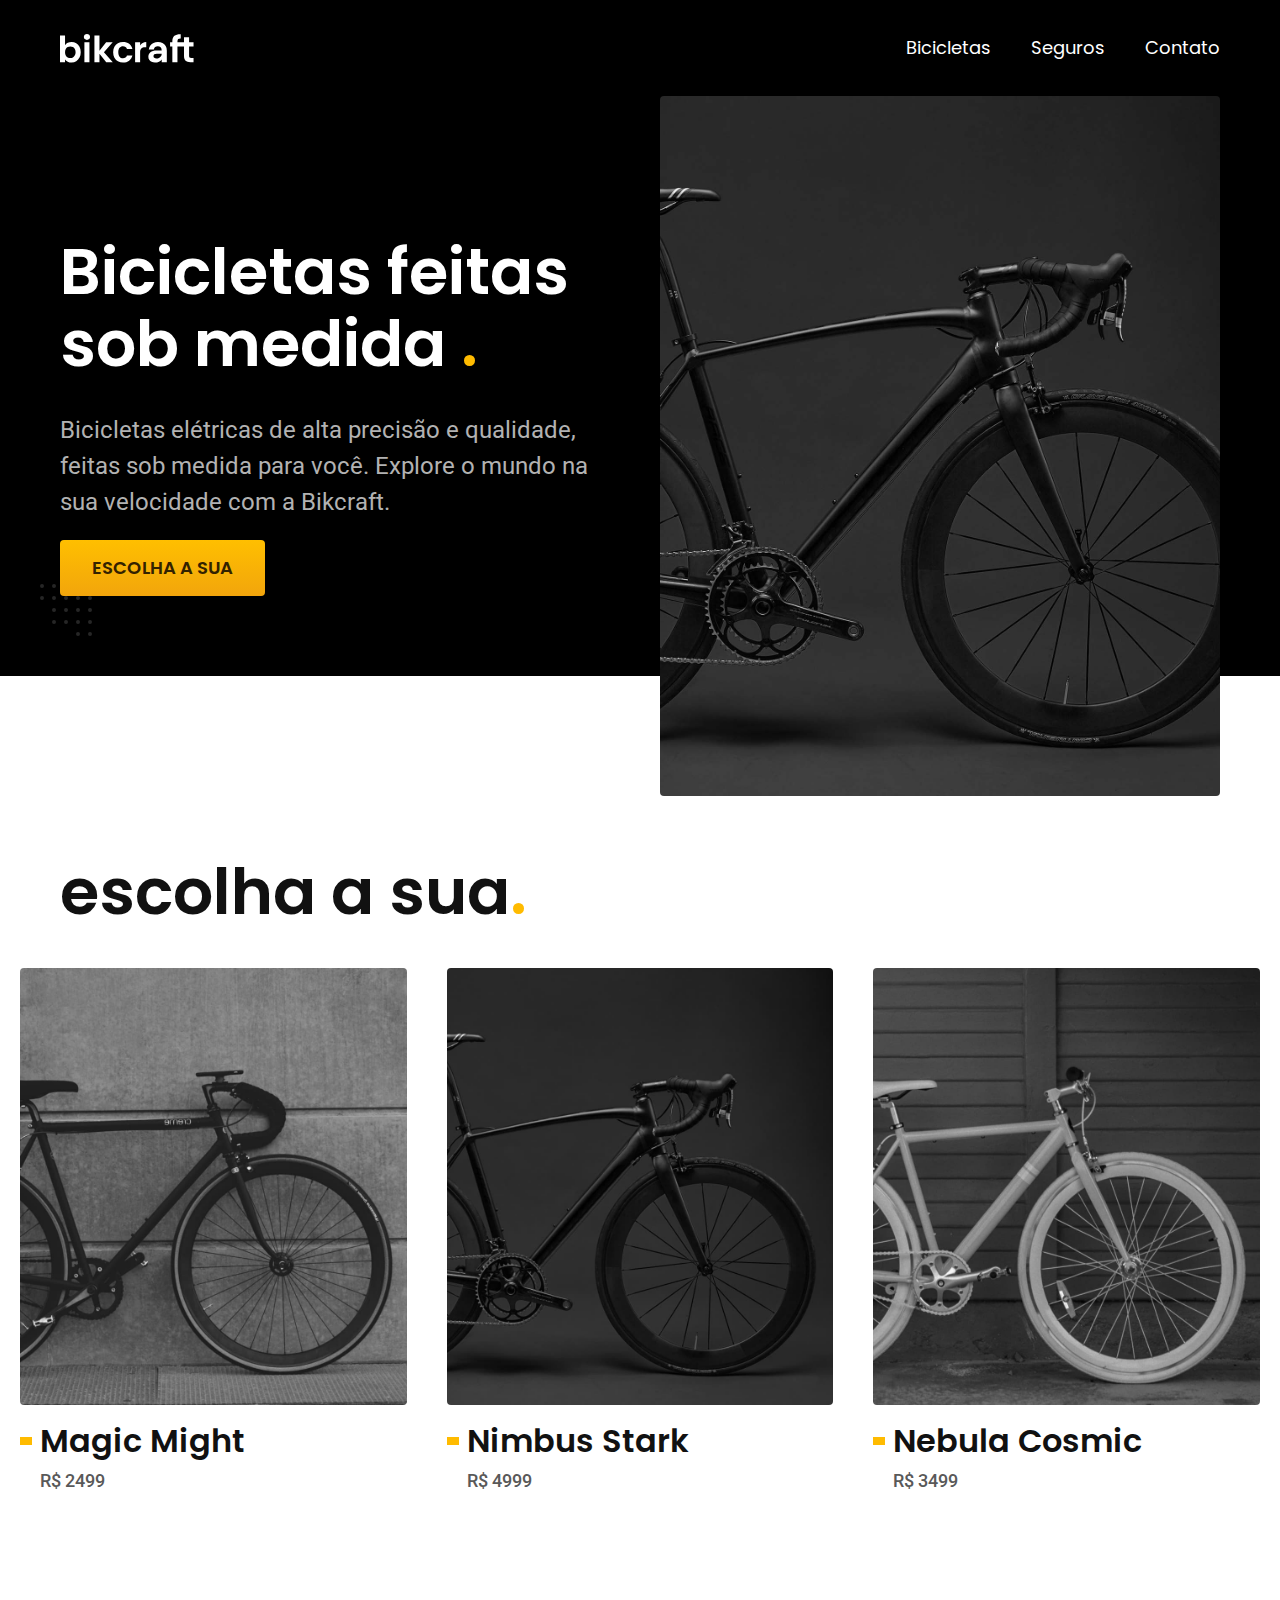
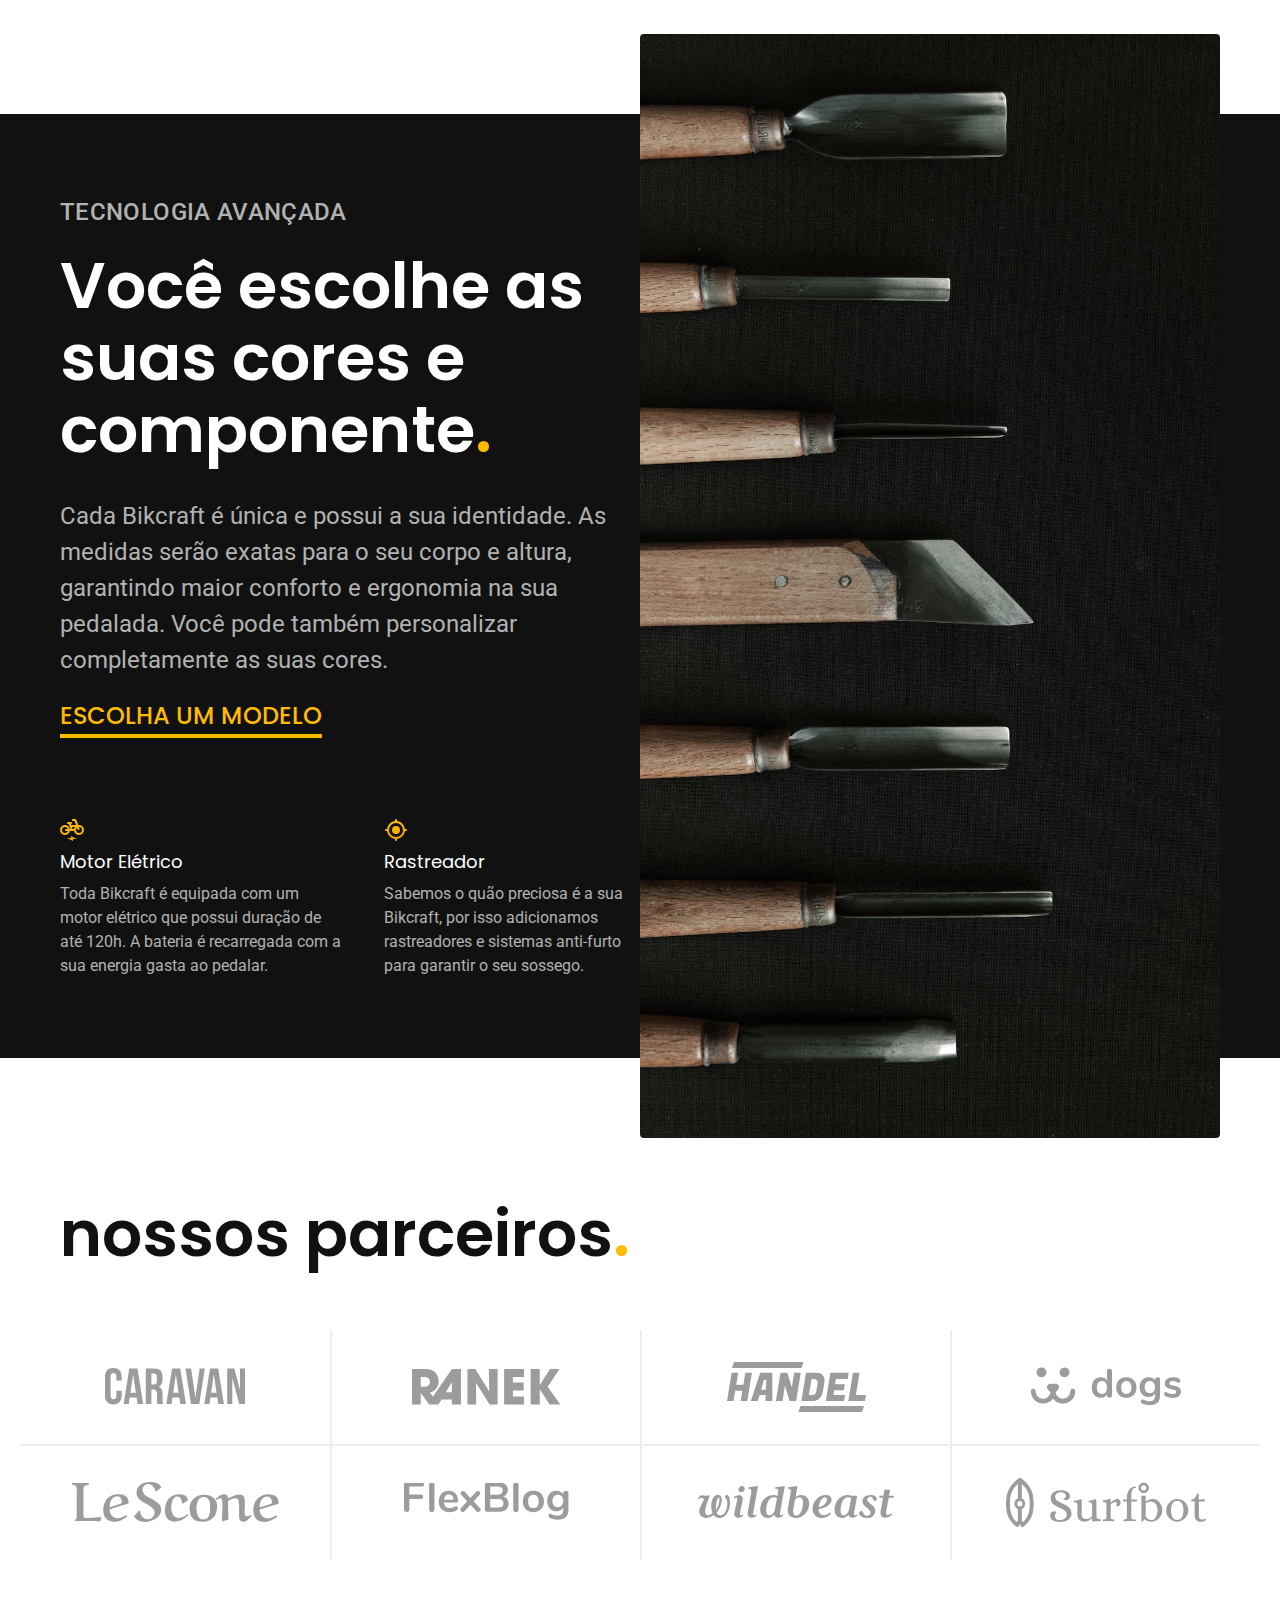
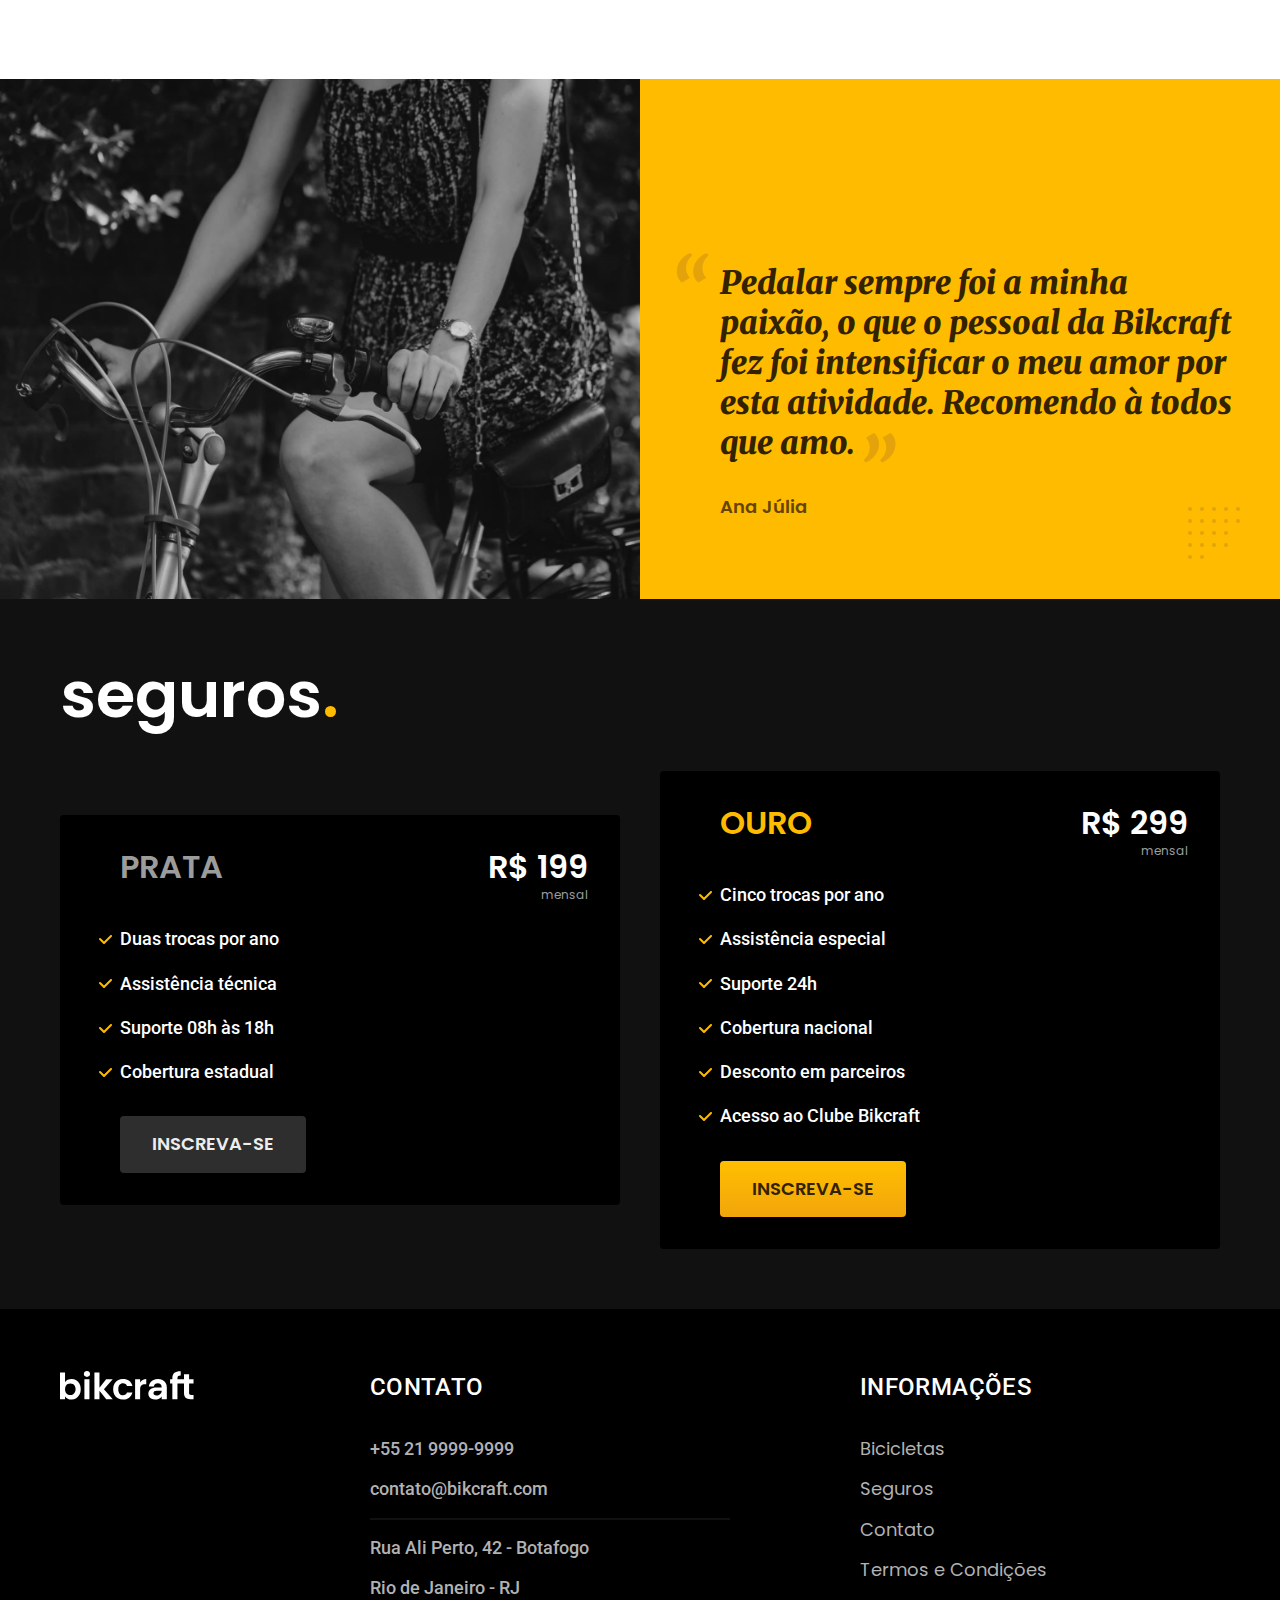
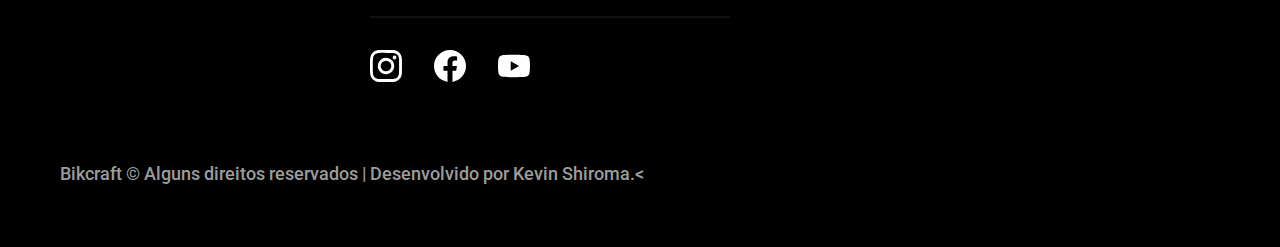
==== commit e290b20b: "Update index.html" ====
--- a/index.html
+++ b/index.html
@@ -206,11 +206,11 @@
           </ul>
         </nav>
       </div> <!--footer-informacoes-->
-      <p class="footer-copy font-2-m cor-6">Bikcraft © Alguns direitos reservados.</p>
+      <p class="footer-copy font-2-m cor-6">Bikcraft © Alguns direitos reservados | Desenvolvido por <a href="https://github.com/KevinShiroma">Kevin Shiroma.</a><</p>
     </div> <!--footer container-->
   </footer>
 
-  <script src="./js/plugins/simple-anime.js"></script>;
+  <script src="./js/plugins/simple-anime.js"></script>
   <script src="./js/script.js"></script>
 </body>
 
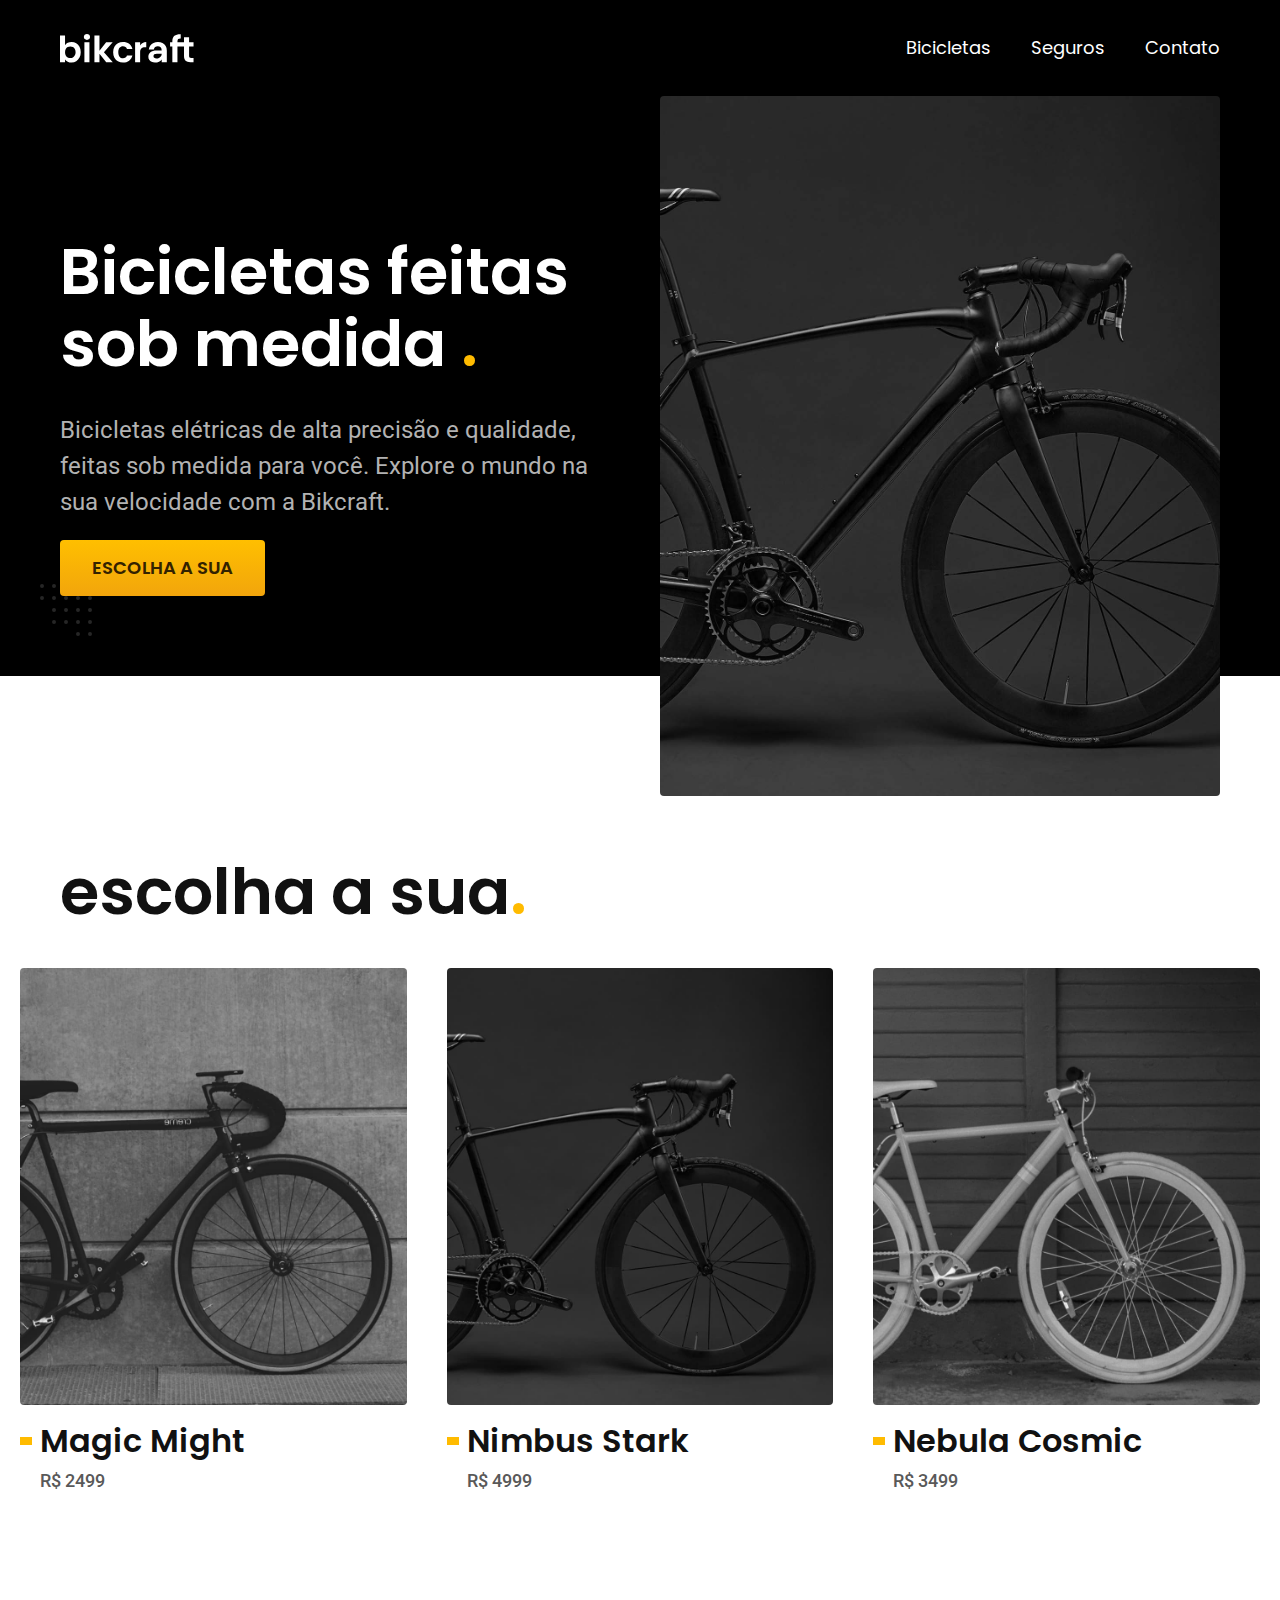
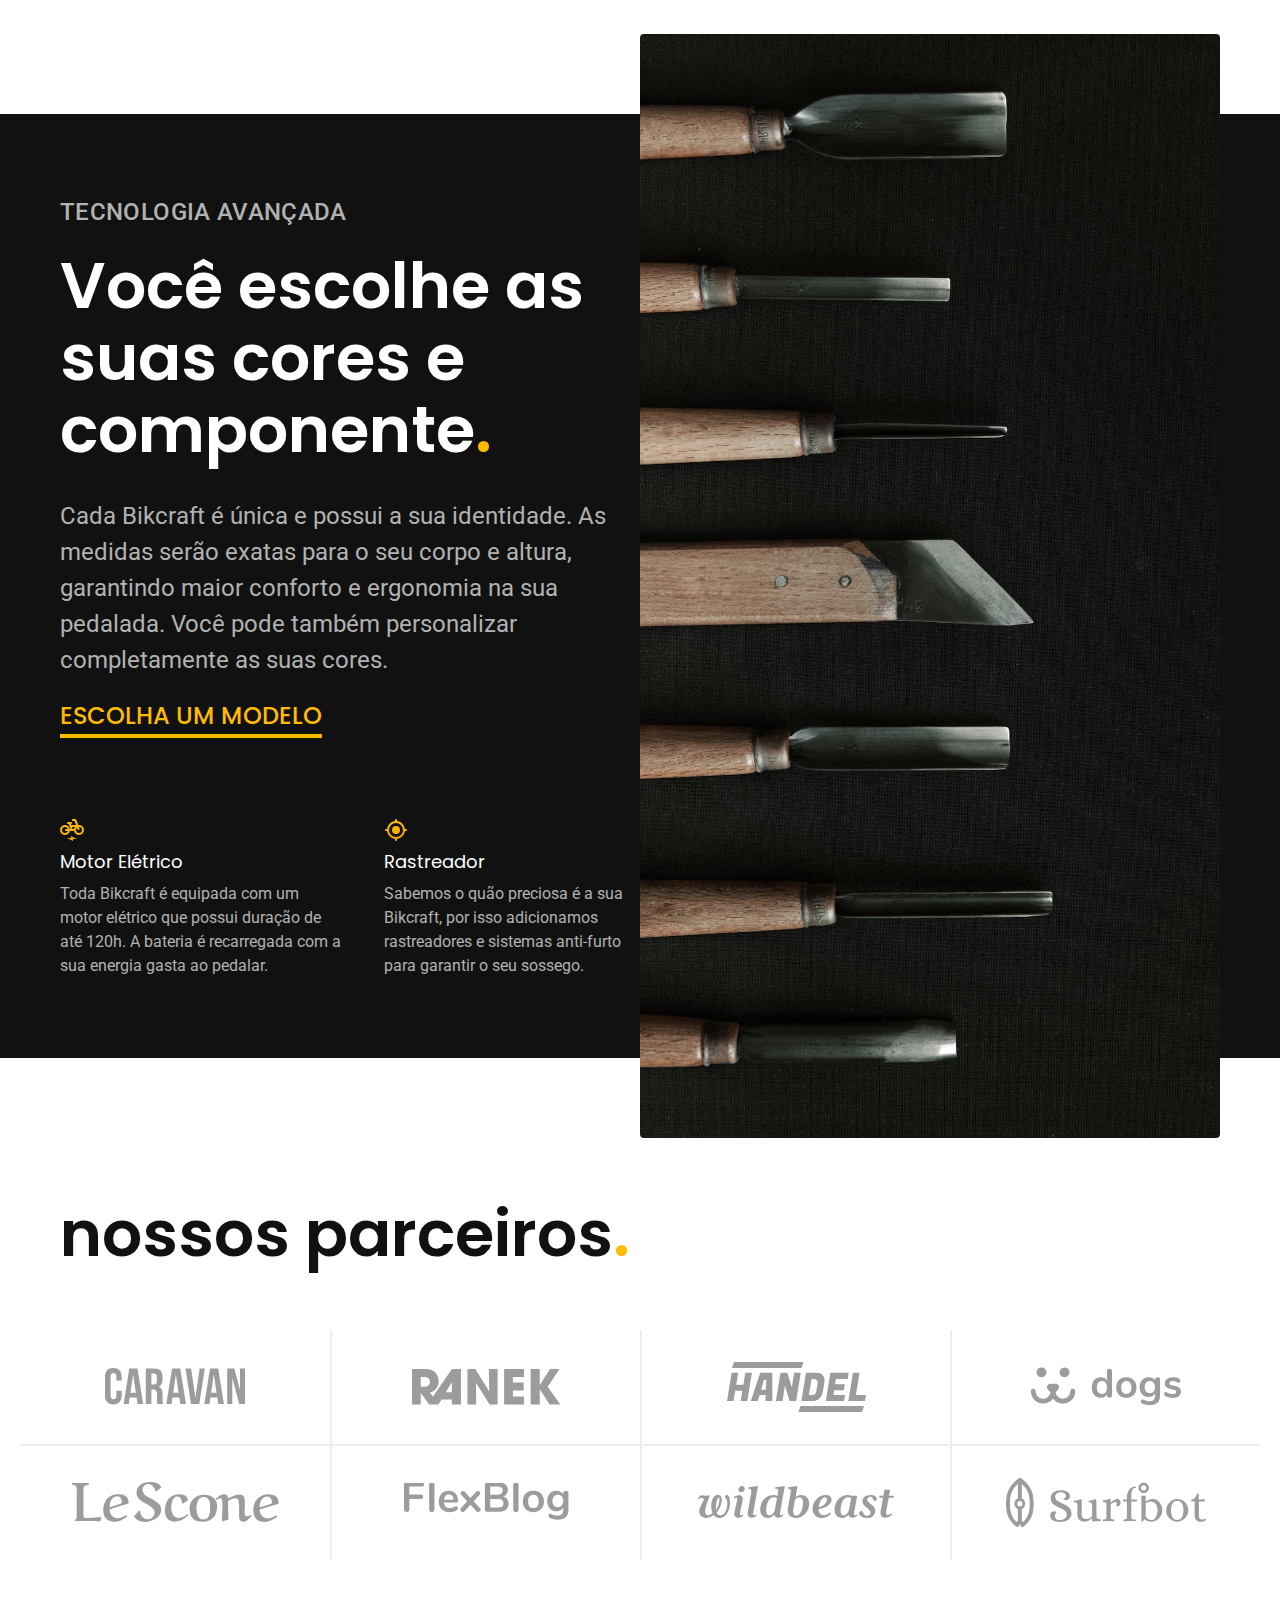
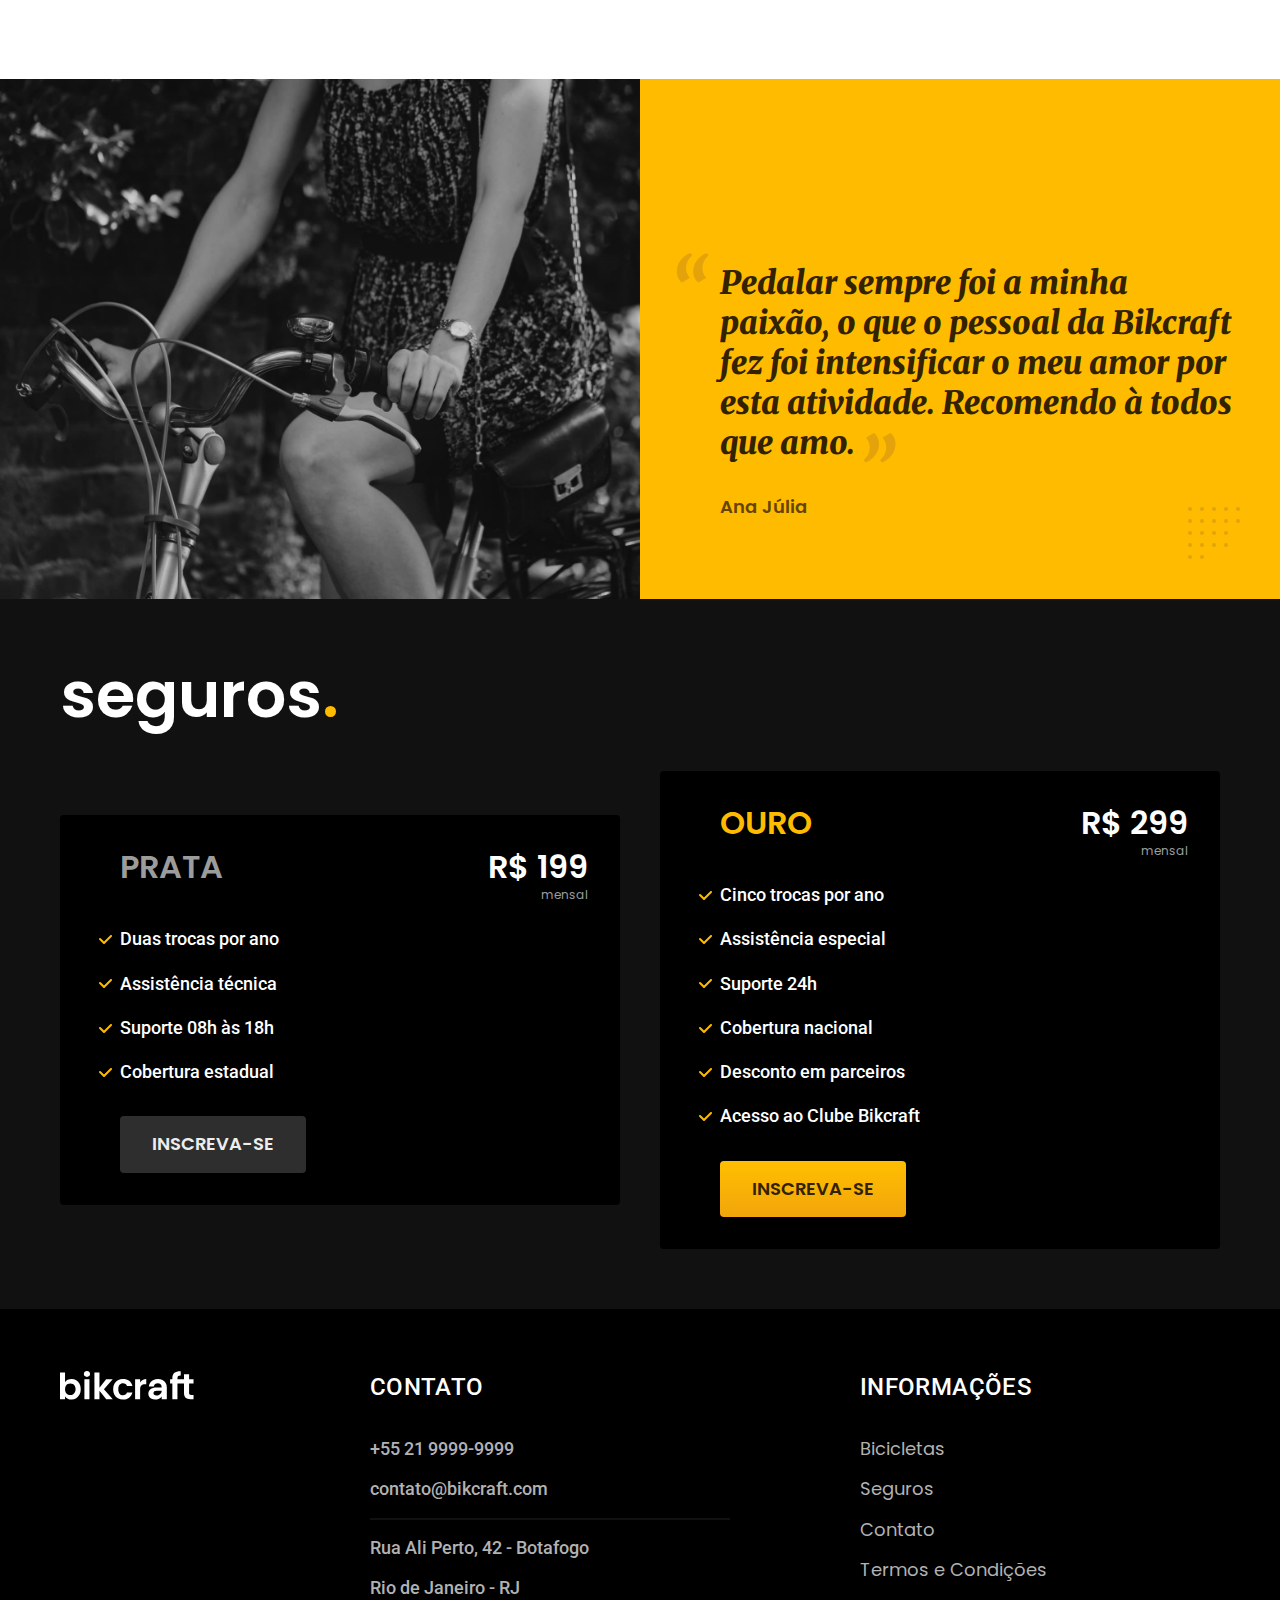
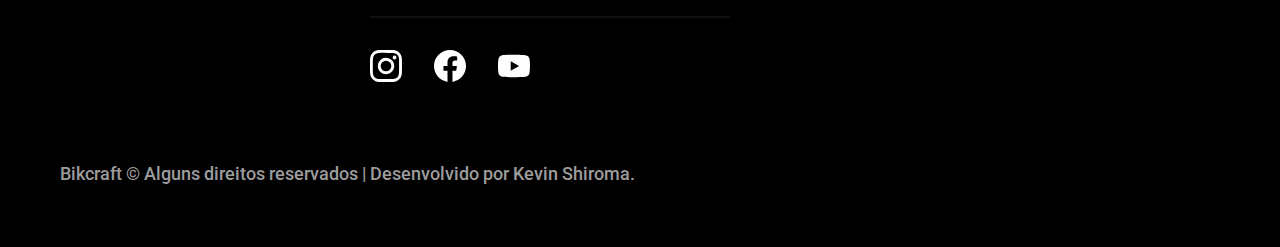
==== commit cedb4edb: "Update index.html" ====
--- a/index.html
+++ b/index.html
@@ -206,7 +206,7 @@
           </ul>
         </nav>
       </div> <!--footer-informacoes-->
-      <p class="footer-copy font-2-m cor-6">Bikcraft © Alguns direitos reservados | Desenvolvido por <a href="https://github.com/KevinShiroma">Kevin Shiroma.</a><</p>
+      <p class="footer-copy font-2-m cor-6">Bikcraft © Alguns direitos reservados | Desenvolvido por <a href="https://github.com/KevinShiroma">Kevin Shiroma.</a></p>
     </div> <!--footer container-->
   </footer>
 
